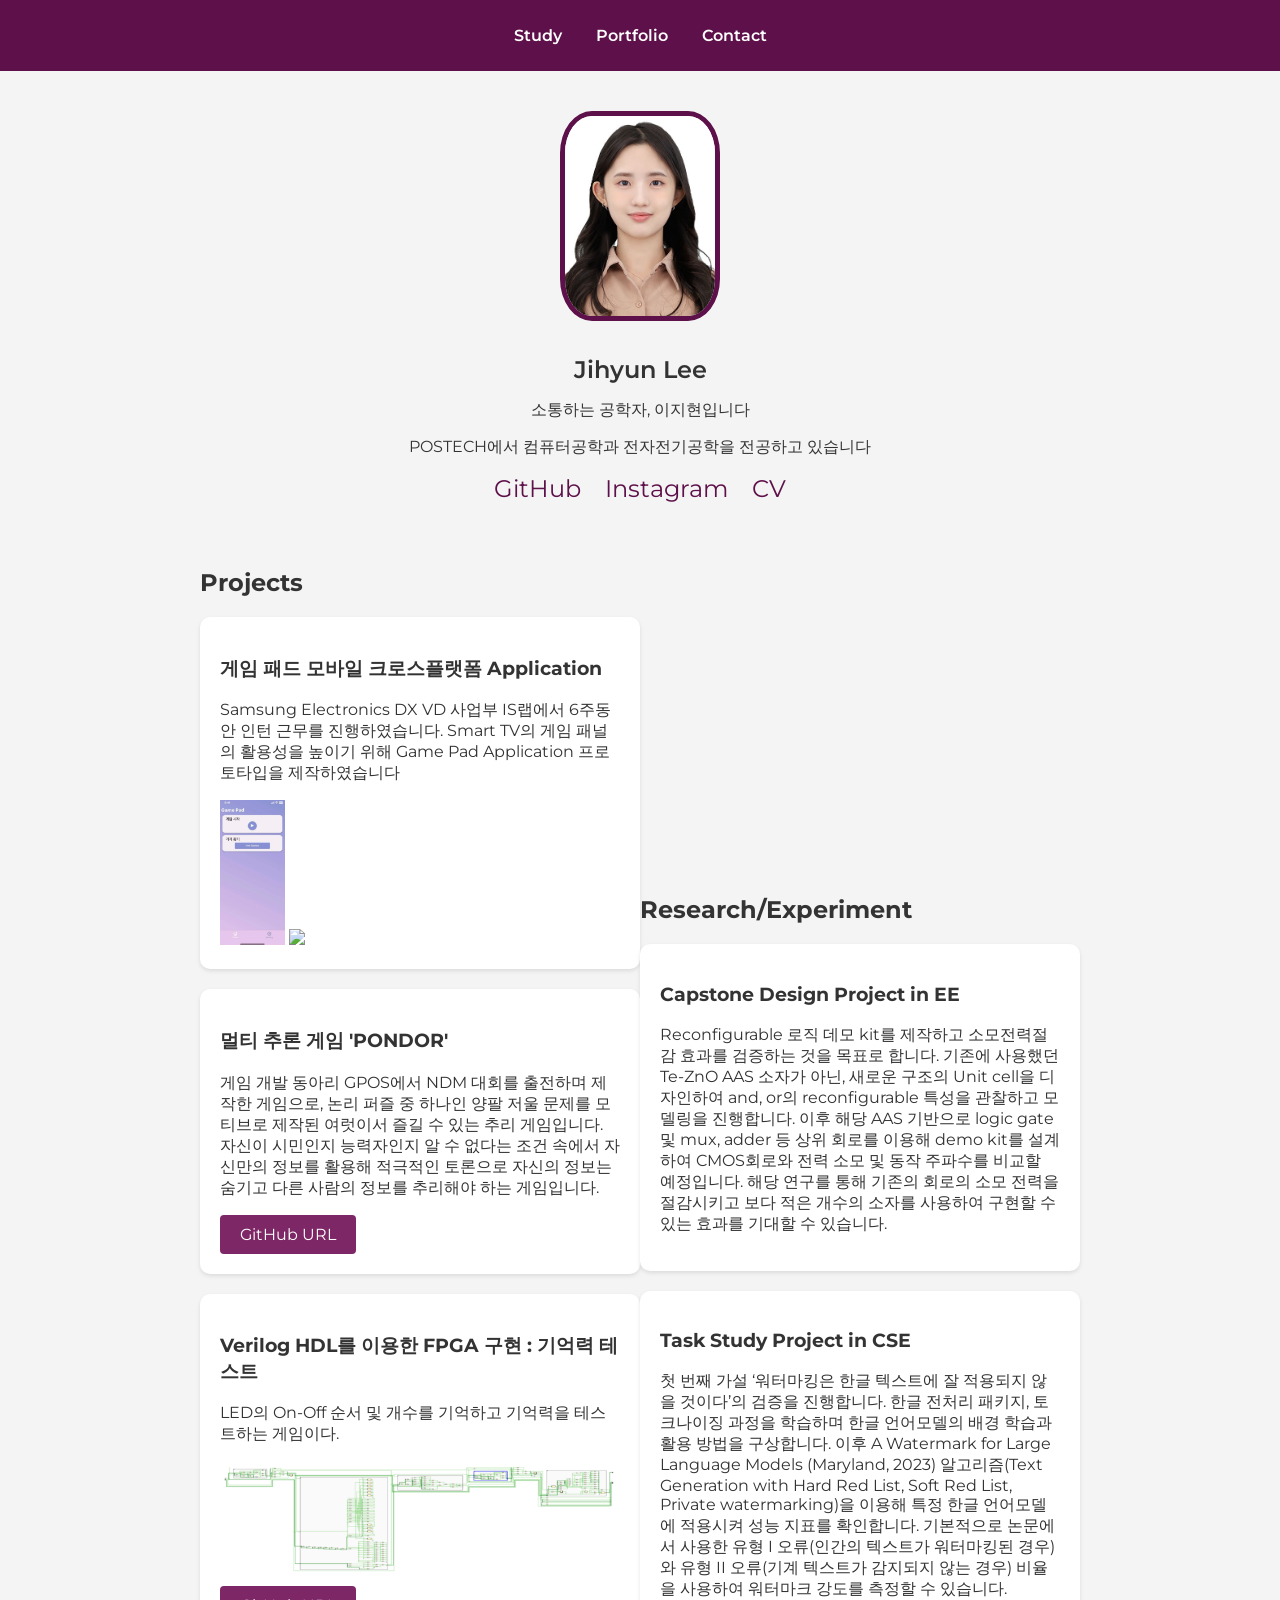
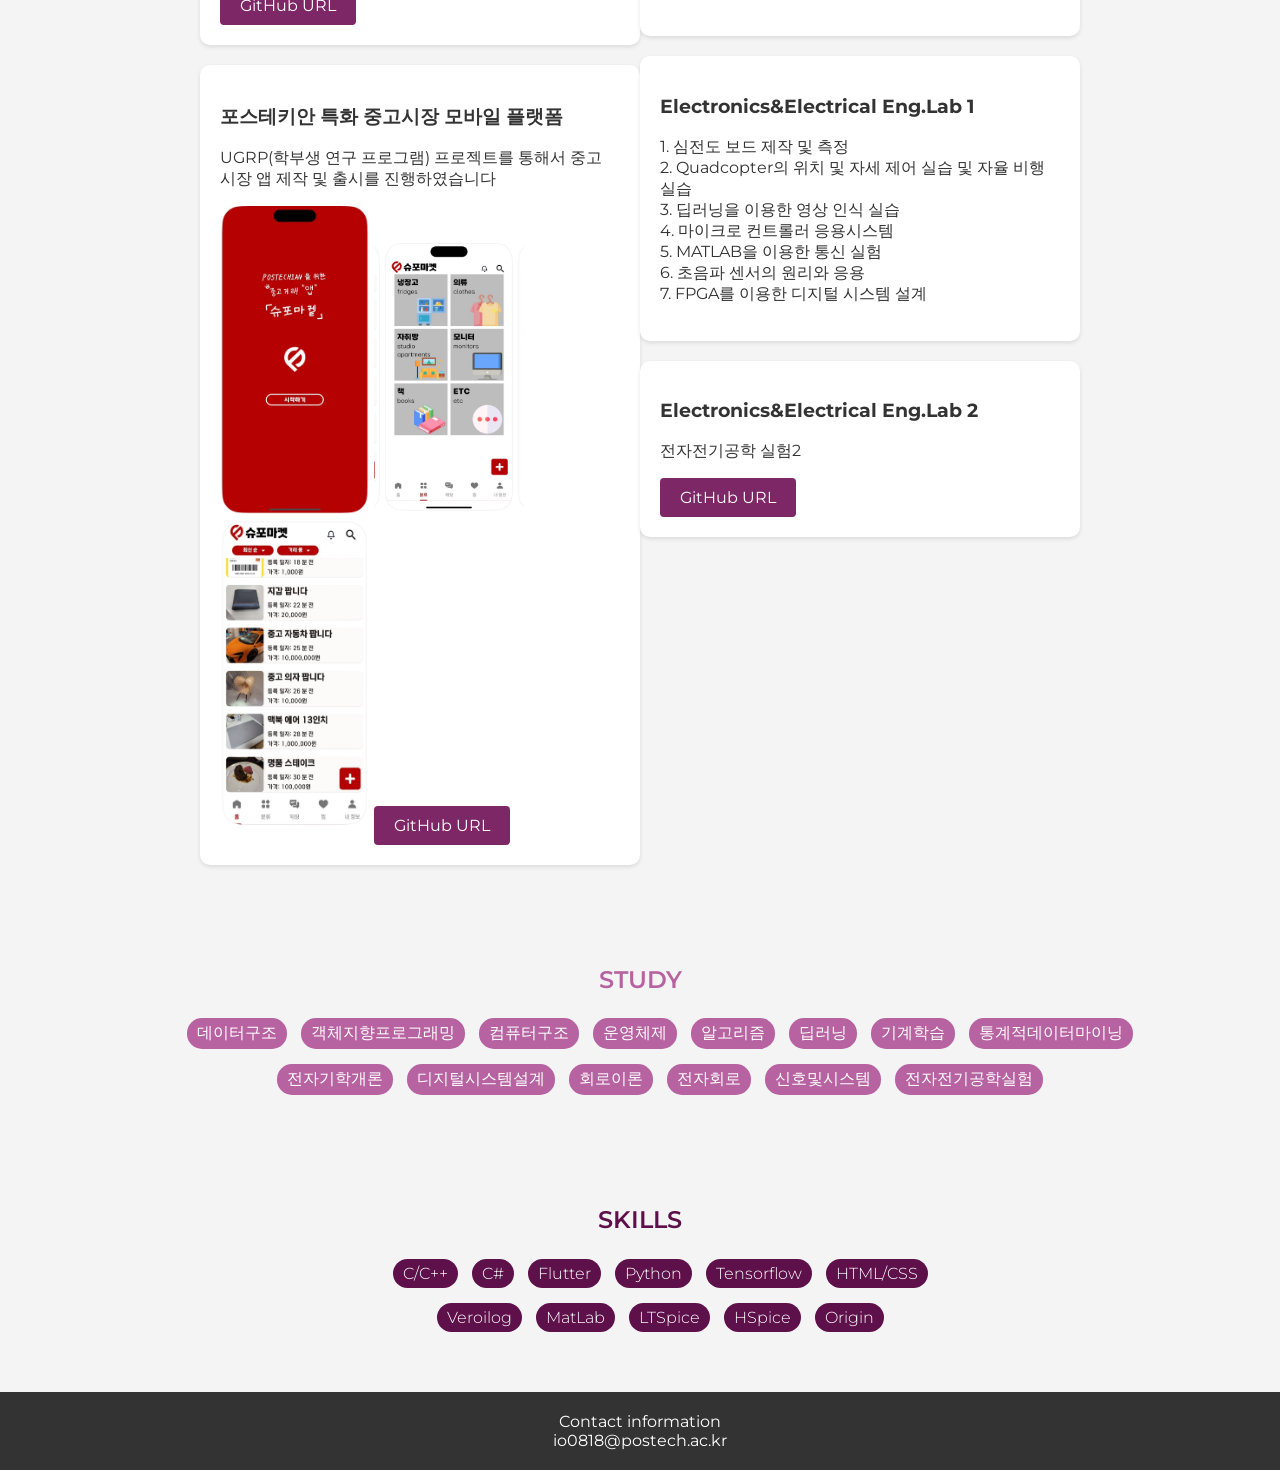
==== index.html @ 30ee2494 "update" ====
<!DOCTYPE html>
<html lang="en">
<head>
    <meta charset="UTF-8">
    <title>Jihyun Lee's Portfolio</title>
    <style>
        @import url('https://fonts.googleapis.com/css2?family=Montserrat:wght@300;400;600&display=swap');

        body {
            margin: 0;
            font-family: 'Montserrat', sans-serif;
            background-color: #f4f4f4;
            color: #333;
            /* text-align: center;*/
        }

        header {
            background: #5D1049; /* Dark Purple */
            color: #fff;
            padding: 10px 0;
            text-align: center;
        }

        nav ul {
            padding: 0;
            list-style: none;
        }

        nav ul li {
            display: inline;
            margin: 0 15px;
        }

        nav a {
            text-decoration: none;
            color: #fff;
            font-weight: 600;
            transition: color 0.3s ease;
        }

        nav a:hover {
            color: #FFD700; /* Gold */
        }


        #portfolio {
            text-align: center;
            padding: 30px 0;
        }
        
        #portfolio img {
            border-radius: 20%;
            margin: 10px; /* Fixed spacing */
            border: 5px solid #5D1049;
            object-fit: cover; /* Ensures the image covers the frame */
            transition: transform 0.3s ease; /* Smooth transition for scaling */
        }

        #portfolio h1 {
            font-weight: 600;
            margin-bottom: 5px;
        }

        .social-links {
            margin: 15px 0;
        }

        .social-links a {
            text-decoration: none;
            margin: 0 10px;
            color: #5D1049; /* Dark Purple */
            font-size: 24px;
            transition: color 0.3s ease;
        }

        .social-links a:hover {
            color: #FFD700; /* Gold */
        }

        .project {
            background-color: #ffffff; /* Light purple for project background */
            margin: 20px auto; /* Added margin */
            padding: 30px 0;
            box-shadow: 0px 3px 6px rgba(0, 0, 0, 0.16);
            border: 2px solid #9575CD; /* Slightly darker purple for border */
            border-radius: 10px; /* Rounded corners for the box */
        }

        .assignments {
            background-color: #ffffff; /* For assignments */
            /* Additional specific styles for assignments */
        }

        .project a {
            display: inline-block;
            margin-top: 10px;
            padding: 10px 15px;
            background-color: #333;
            color: white;
            text-decoration: none;
            border-radius: 5px;
            transition: background-color 0.3s ease-in-out;
        }

        .project a:hover {
            background-color: #555;
        }

        .project-link {
            text-decoration: none;
            display: inline-block;
            padding: 10px 20px;
            margin-top: 0px;
            border-radius: 4px;
            background-color: #7e2767;
            color: #ffffff;
            transition: background-color 0.3s;
        }

        .project-link:hover,
        .project-link:focus {
            background-color: #ffd899;
        }


        #projects h2 {
            text-transform: uppercase;
            color: #5D1049; /* Dark Purple */
            font-weight: 600;
        }

        #projects p {
            color: #666;
            line-height: 1.6;
        }

        #skills ul {
            list-style: none;
            text-align: center;
            margin : 0 0;
        }

        #skills h2{
            text-align: center;
            margin-top : 100px;
            text-transform: uppercase;
            color: #5D1049; /* Dark Purple */
            font-weight: 600;
        }

        #skills li {
            background: #5D1049; /* Dark Purple */
            display: inline-block;
            margin: 5px;
            margin-bottom : 10px;
            color: #fff;
            padding: 5px 10px;
            border-radius: 15px;
            font-weight: 300;
        }

        #study li {
            background: #b762a1; /* Dark Purple */
            display: inline-block;
            margin: 5px;
            margin-bottom : 10px;
            color: #fff;
            padding: 5px 10px;
            border-radius: 15px;
            font-weight: 300;
        }

        #study ul {
            list-style: none;
            text-align: center;
            margin : 0 0;
        }

        #study h2{
            text-align: center;
            margin-top : 100px;
            text-transform: uppercase;
            color: #b762a1; /* Dark Purple */
            font-weight: 600;
        }

        footer {
            background: #333;
            color: #fff;
            margin-top: 50px;
            text-align: center;
            padding: 20px;
        }

        footer p {
            margin: 0;
        }


        .flex-container {
            display: flex;
            justify-content: space-between;
            margin: 0 200px;
            gap: 0px;
        }
        
        .container {
            align-items: flex-start; /* 아이템을 맨 위로 정렬 */
            flex: 1;
            max-width: 500px;
            margin: auto;
            padding: 0 0px;
        }
        
        .flex-item {
            background-color: #ffffff; /* Example background color for projects */
            padding: 20px;
            margin-top: 20px; /* Separates item from the heading */
            box-shadow: 0 2px 4px rgba(0,0,0,0.1);
            border-radius: 10px;
        }

        /* You might want to adjust flex-basis for responsive design */
        @media (max-width: 500px) {
            .flex-container {
                flex-direction: column;
            }
        
            .container {
                margin: 0 10px; /* Keeps margins for a consistent look */
            }
        }

        
    </style>
</head>
<body>
    <header>
        <nav>
            <ul>
                <li><a href="#study">Study</a></li>
                <li><a href="#real_portfolio">Portfolio</a></li>
                <li><a href="#contact">Contact</a></li>
            </ul>
        </nav>
    </header>

    <section id="portfolio" class="container">
        <img src="profile2.jpg" alt="profile" width="150", height="200">
        <h1>Jihyun Lee</h1>
        <p>소통하는 공학자, 이지현입니다</p>
        <p>POSTECH에서 컴퓨터공학과 전자전기공학을 전공하고 있습니다</p>
        <div class="social-links">
            <a href="https://github.com/wiwlee">GitHub</a>
            <a href="https://instagram.com/zhyunnni_">Instagram</a>
            <a href="file:///Users/wiwlee/Desktop/wiwlee/CV.pdf" download>CV</a>
        </div>
    </section>

    <section id = "real_portfolio">
    <div class="flex-container">
        <div class="container">
            <h2>Projects</h2>
            <div class="flex-item projects">
                <!-- Your projects here -->
                <article>
                    <h3>게임 패드 모바일 크로스플랫폼 Application</h3>
                    <p>Samsung Electronics DX VD 사업부 IS랩에서 6주동안 인턴 근무를 진행하였습니다. Smart TV의 게임 패널의 활용성을 높이기 위해 Game Pad Application 프로토타입을 제작하였습니다</p>
                    <img src = "src/pot1.jpg" width="65">
                    <img src = "src/pot2.jpg" width="300">
                </article>
                <!-- Add more projects as needed -->
            </div>
            <div class="flex-item projects">
                <!-- Your projects here -->
                <article>
                    <h3>멀티 추론 게임 'PONDOR'</h3>
                    <p>게임 개발 동아리 GPOS에서 NDM 대회를 출전하며 제작한 게임으로, 논리 퍼즐 중 하나인 양팔 저울 문제를 모티브로 제작된 여럿이서 즐길 수 있는 추리 게임입니다.
                        자신이 시민인지 능력자인지 알 수 없다는 조건 속에서 자신만의 정보를 활용해 적극적인 토론으로 자신의 정보는 숨기고 다른 사람의 정보를 추리해야 하는 게임입니다.</p>
                    <a href="https://github.com/WIWLEE/Ponder" target="_blank" class="project-link">GitHub URL</a>
                </article>
                <!-- Add more projects as needed -->
            </div>
            <div class="flex-item projects">
                <!-- Your projects here -->
                <article>
                    <h3>Verilog HDL를 이용한 FPGA 구현 : 기억력 테스트</h3>
                    <p>LED의 On-Off 순서 및 개수를 기억하고 기억력을 테스트하는 게임이다. </p>
                    <img src = "src/pot3.jpg" width="400">
                    <a href="https://github.com/WIWLEE/CSED273" target="_blank" class="project-link">GitHub URL</a>
                </article>
                <!-- Add more projects as needed -->
            </div>
            <div class="flex-item projects">
                <!-- Your projects here -->
                <article>
                    <h3>포스테키안 특화 중고시장 모바일 플랫폼</h3>
                    <p>UGRP(학부생 연구 프로그램) 프로젝트를 통해서 중고 시장 앱 제작 및 출시를 진행하였습니다</p>
                    <img src = "src/pot4.jpg" width="150">
                    <img src = "src/pot5.jpg" width="150">
                    <img src = "src/pot6.jpg" width="150">
                    <a href="https://github.com/WIWLEE/SupoMarket" target="_blank" class="project-link">GitHub URL</a>
                </article>
                <!-- Add more projects as needed -->
            </div>
        </div>
        
        <div class="container">
            <h2>Research/Experiment</h2>
            <div class="flex-item assignments">
                <!-- Your assignments or other content here -->
                <article>
                    <h3>Capstone Design Project in EE</h3>
                    <p>Reconfigurable 로직 데모 kit를 제작하고 소모전력절감 효과를 검증하는 것을 목표로 합니다. 
                        기존에 사용했던 Te-ZnO AAS 소자가 아닌, 새로운 구조의 Unit cell을 디자인하여 
                        and, or의 reconfigurable 특성을 관찰하고 모델링을 진행합니다. 
                        이후 해당 AAS 기반으로 logic gate 및 mux, adder 등 상위 회로를 이용해 demo kit를 설계하여
                        CMOS회로와 전력 소모 및 동작 주파수를 비교할 예정입니다. 
                        해당 연구를 통해 기존의 회로의 소모 전력을 절감시키고 보다 적은 개수의 소자를 사용하여 
                        구현할 수 있는 효과를 기대할 수 있습니다. </p>
                </article>
                <!-- Add more content as needed -->
            </div>
            <div class="flex-item assignments">
                <!-- Your assignments or other content here -->
                <article>
                    <h3>Task Study Project in CSE</h3>
                    <p>첫 번째 가설 ‘워터마킹은 한글 텍스트에 잘 적용되지 않을 것이다’의 검증을 진행합니다. 
                        한글 전처리 패키지, 토크나이징 과정을 학습하며 한글 언어모델의 배경
                        학습과 활용 방법을 구상합니다. 이후 A Watermark for Large Language Models (Maryland,
                        2023) 알고리즘(Text Generation with Hard Red List, Soft Red List, Private watermarking)을
                        이용해 특정 한글 언어모델에 적용시켜 성능 지표를 확인합니다. 기본적으로 논문에서
                        사용한 유형 I 오류(인간의 텍스트가 워터마킹된 경우)와 유형 II 오류(기계 텍스트가
                        감지되지 않는 경우) 비율을 사용하여 워터마크 강도를 측정할 수 있습니다.</p>
                </article>
                <!-- Add more content as needed -->
            </div>
            <div class="flex-item assignments">
                <!-- Your assignments or other content here -->
                <article>
                    <h3>Electronics&Electrical Eng.Lab 1</h3>
                    <p>1. 심전도 보드 제작 및 측정<br>
                        2. Quadcopter의 위치 및 자세 제어 실습 및 자율 비행 실습<br>
                        3. 딥러닝을 이용한 영상 인식 실습 <br>
                        4. 마이크로 컨트롤러 응용시스템 <br>
                        5. MATLAB을 이용한 통신 실험<br>
                        6. 초음파 센서의 원리와 응용<br>
                        7. FPGA를 이용한 디지털 시스템 설계</p>
                </article>
                <!-- Add more content as needed -->
            </div>
            <div class="flex-item assignments">
                <!-- Your assignments or other content here -->
                <article>
                    <h3>Electronics&Electrical Eng.Lab 2</h3>
                    <p>전자전기공학 실험2</p>
                    <a href="https://github.com/WIWLEE/EEengLab" target="_blank" class="project-link">GitHub URL</a>
                </article>
                <!-- Add more content as needed -->
            </div>
        </div>
    </div>
</section>
    
    
    <section id="study">
        <h2>Study</h2>
        <ul>
            <li>데이터구조</li>
            <li>객체지향프로그래밍</li>
            <li>컴퓨터구조</li>
            <li>운영체제</li>
            <li>알고리즘</li>
            <li>딥러닝</li>
            <li>기계학습</li>
            <li>통계적데이터마이닝</li>
        </ul>
        <ul>
            <li>전자기학개론</li>
            <li>디지털시스템설계</li>
            <li>회로이론</li>
            <li>전자회로</li>
            <li>신호및시스템</li>
            <li>전자전기공학실험</li>
        </ul>
</section>

    <section id="skills">
        <h2>Skills</h2>
        <ul>
            <li>C/C++</li>
            <li>C#</li>
            <li>Flutter</li>
            <li>Python</li>
            <li>Tensorflow</li>
            <li>HTML/CSS</li>
        </ul>
        <ul>
            <li>Veroilog</li>
            <li>MatLab</li>
            <li>LTSpice</li>
            <li>HSpice</li>
            <li>Origin</li>
        </ul>
    </section>

    <section id="contact">
    <footer>
        <p>Contact information</p>
        <p>io0818@postech.ac.kr</p>
    </footer>
    </section>
</html>
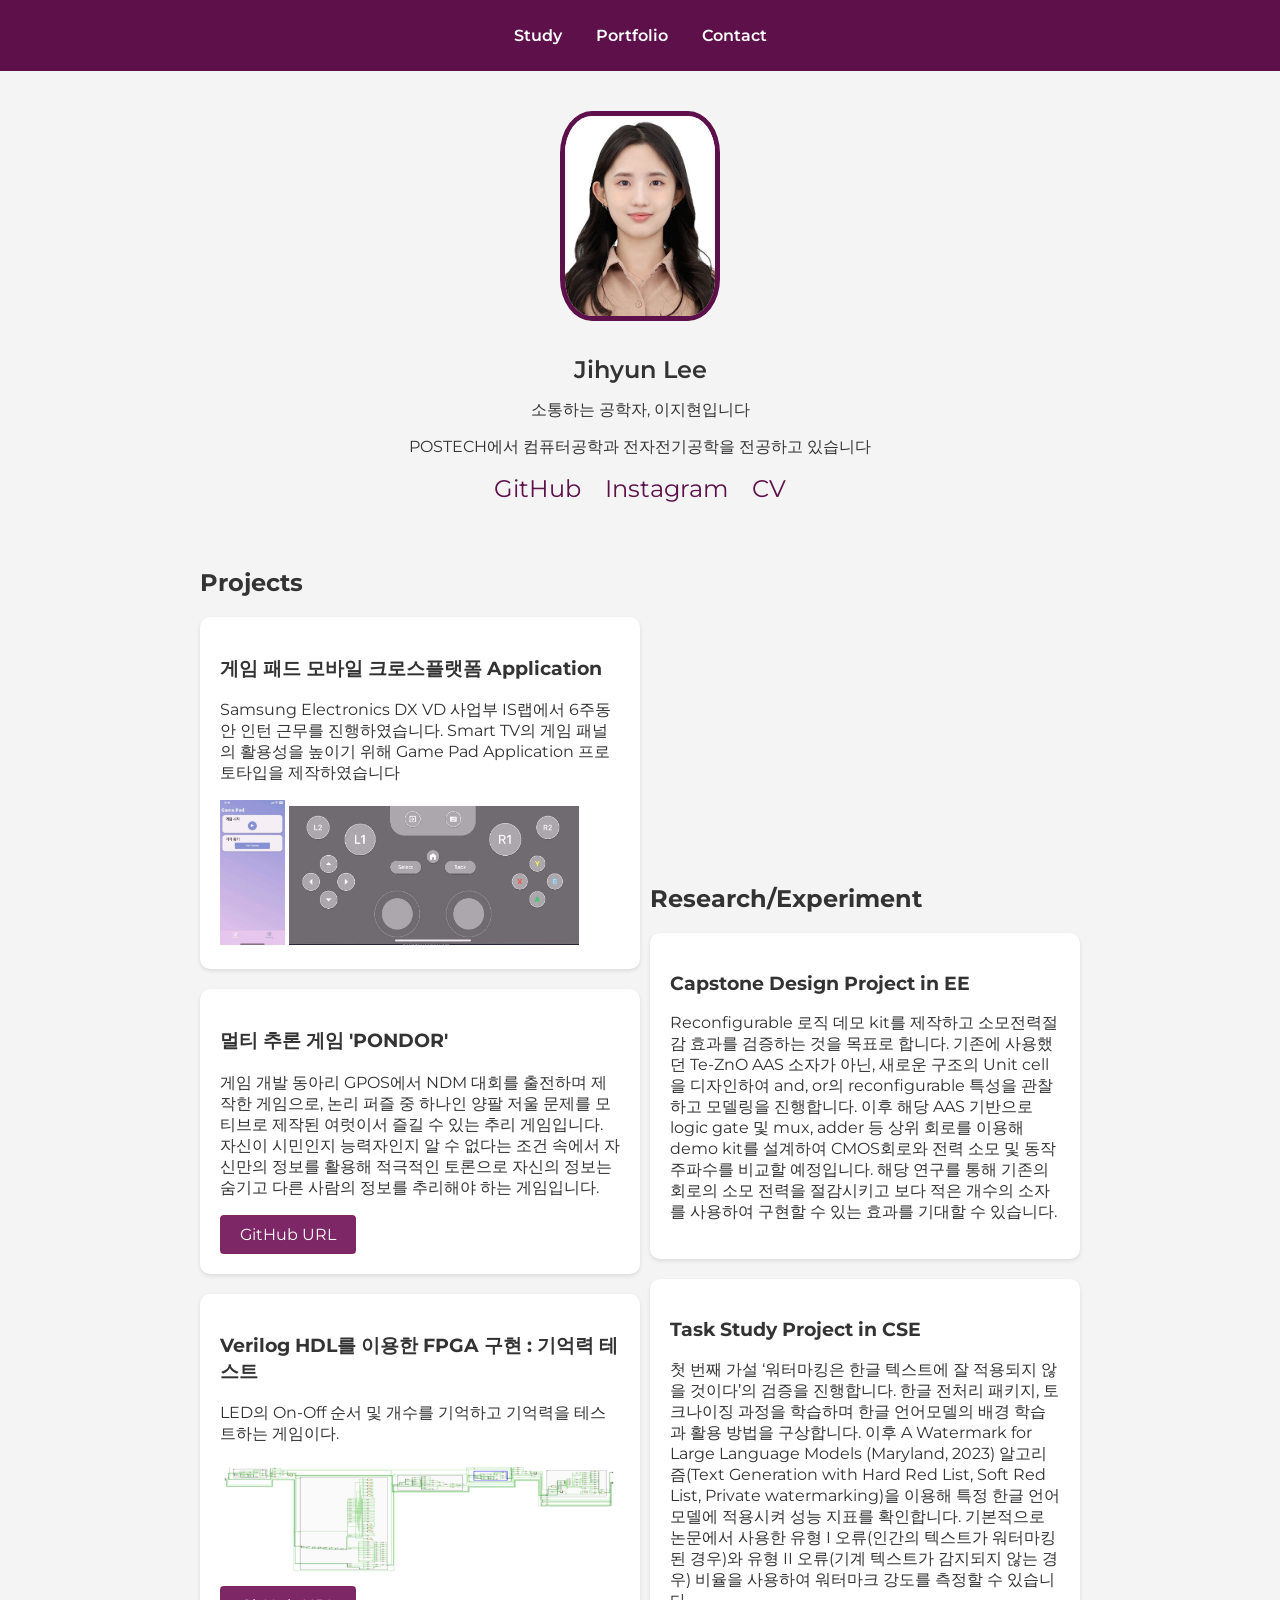
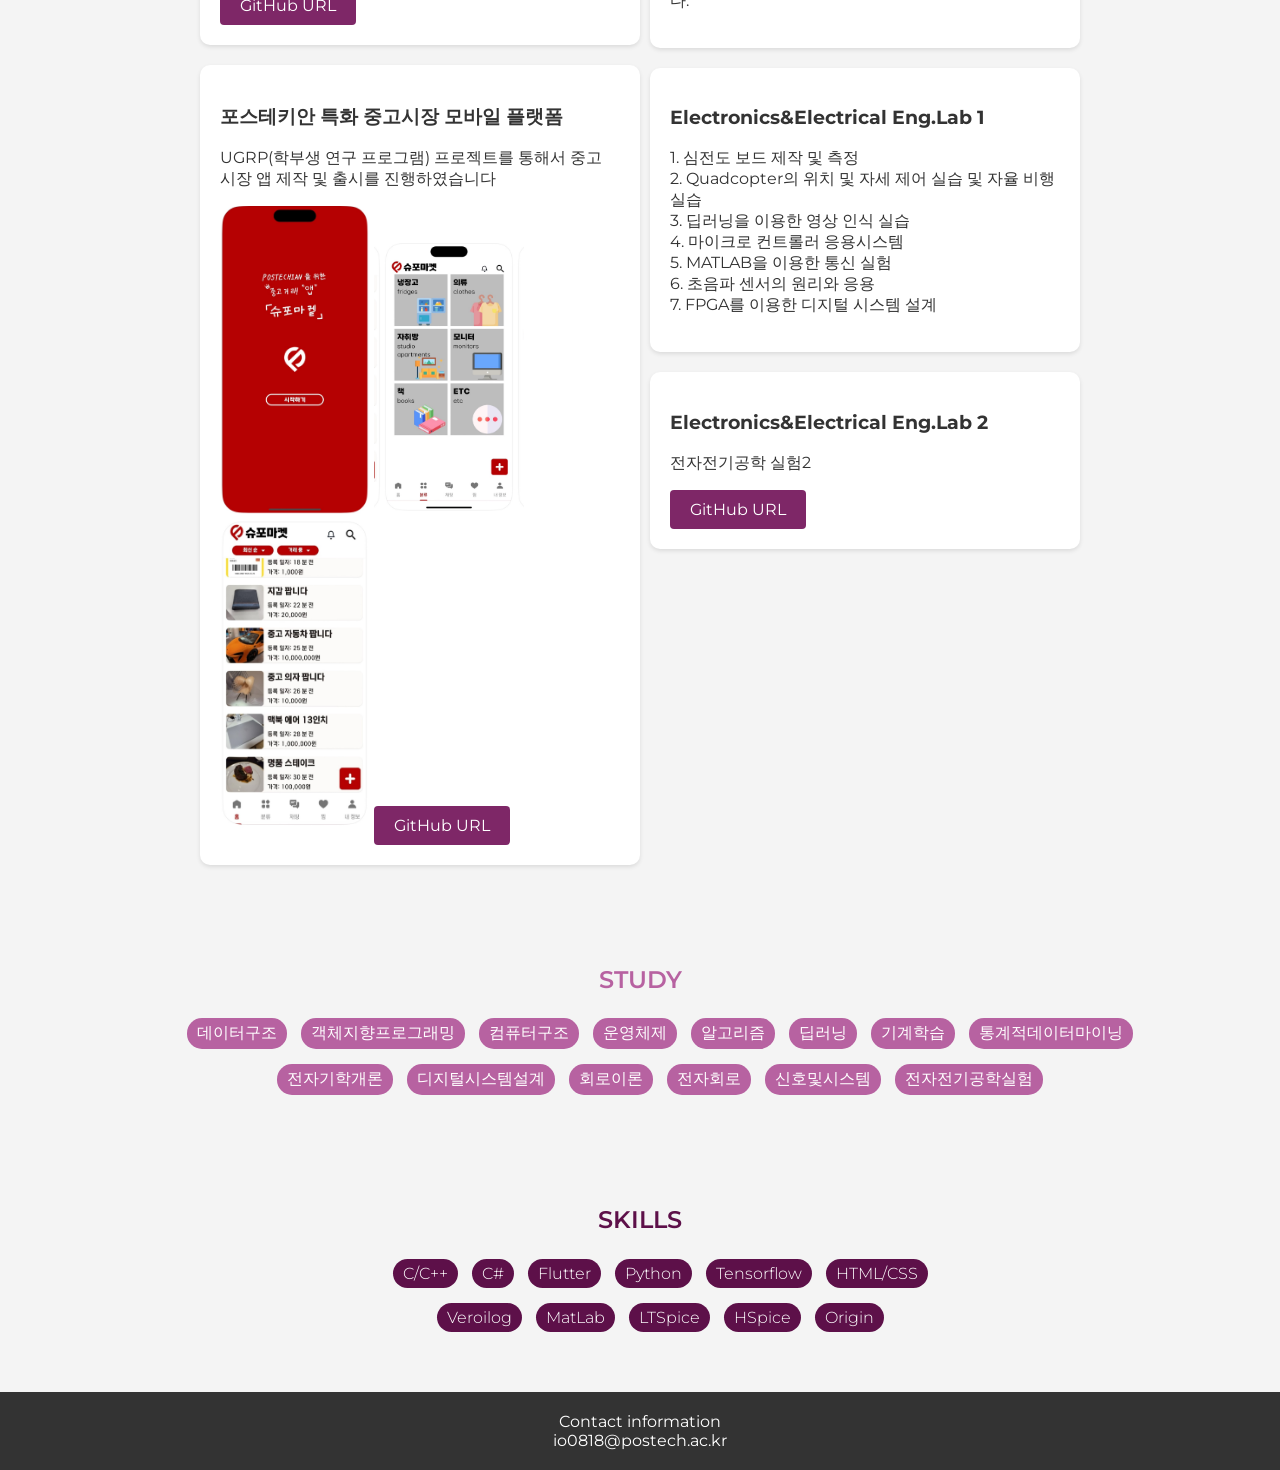
==== commit 3ffe3a51: "update" ====
--- a/index.html
+++ b/index.html
@@ -199,9 +199,10 @@
 
         .flex-container {
             display: flex;
-            justify-content: space-between;
+            justify-content: space-start;
+            min-width: 700px;
             margin: 0 200px;
-            gap: 0px;
+            gap: 10px;
         }
         
         .container {
@@ -267,7 +268,7 @@
                     <h3>게임 패드 모바일 크로스플랫폼 Application</h3>
                     <p>Samsung Electronics DX VD 사업부 IS랩에서 6주동안 인턴 근무를 진행하였습니다. Smart TV의 게임 패널의 활용성을 높이기 위해 Game Pad Application 프로토타입을 제작하였습니다</p>
                     <img src = "src/pot1.jpg" width="65">
-                    <img src = "src/pot2.jpg" width="300">
+                    <img src = "src/pot2.jpeg" width="290">
                 </article>
                 <!-- Add more projects as needed -->
             </div>
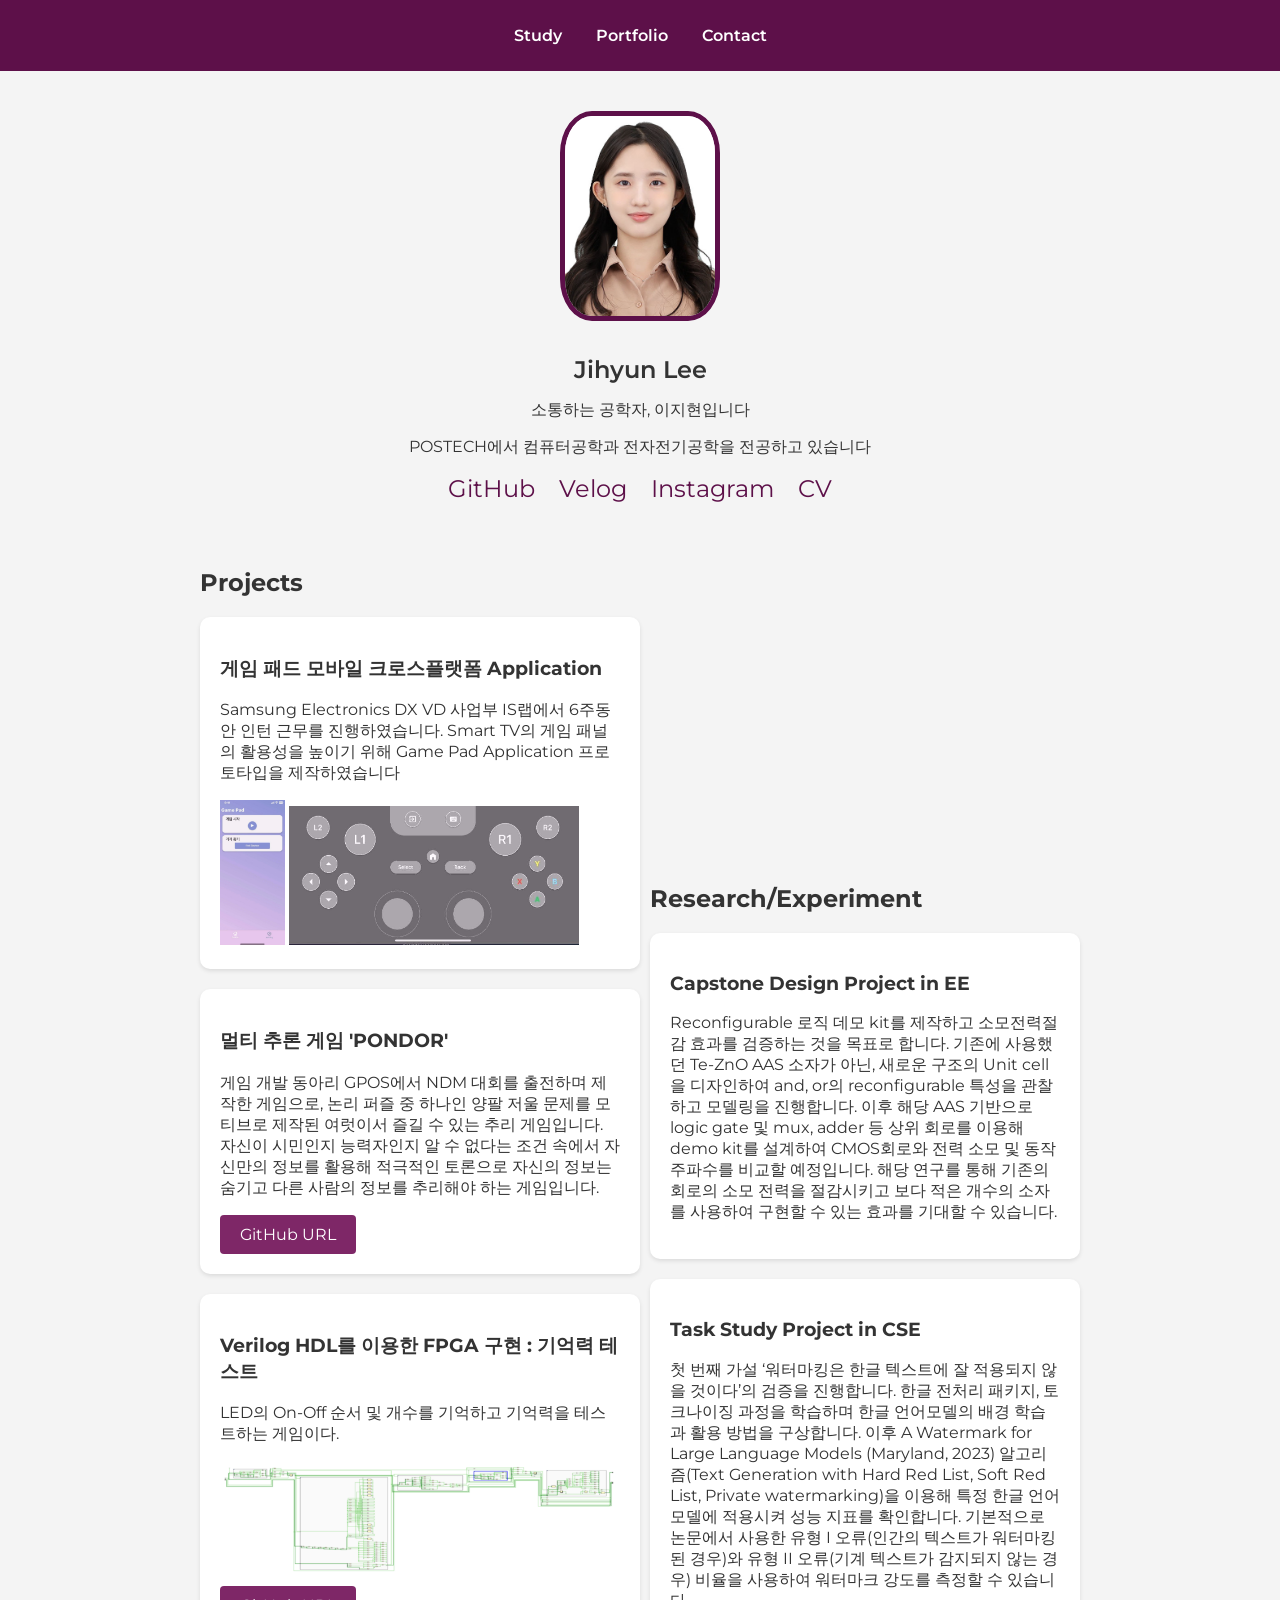
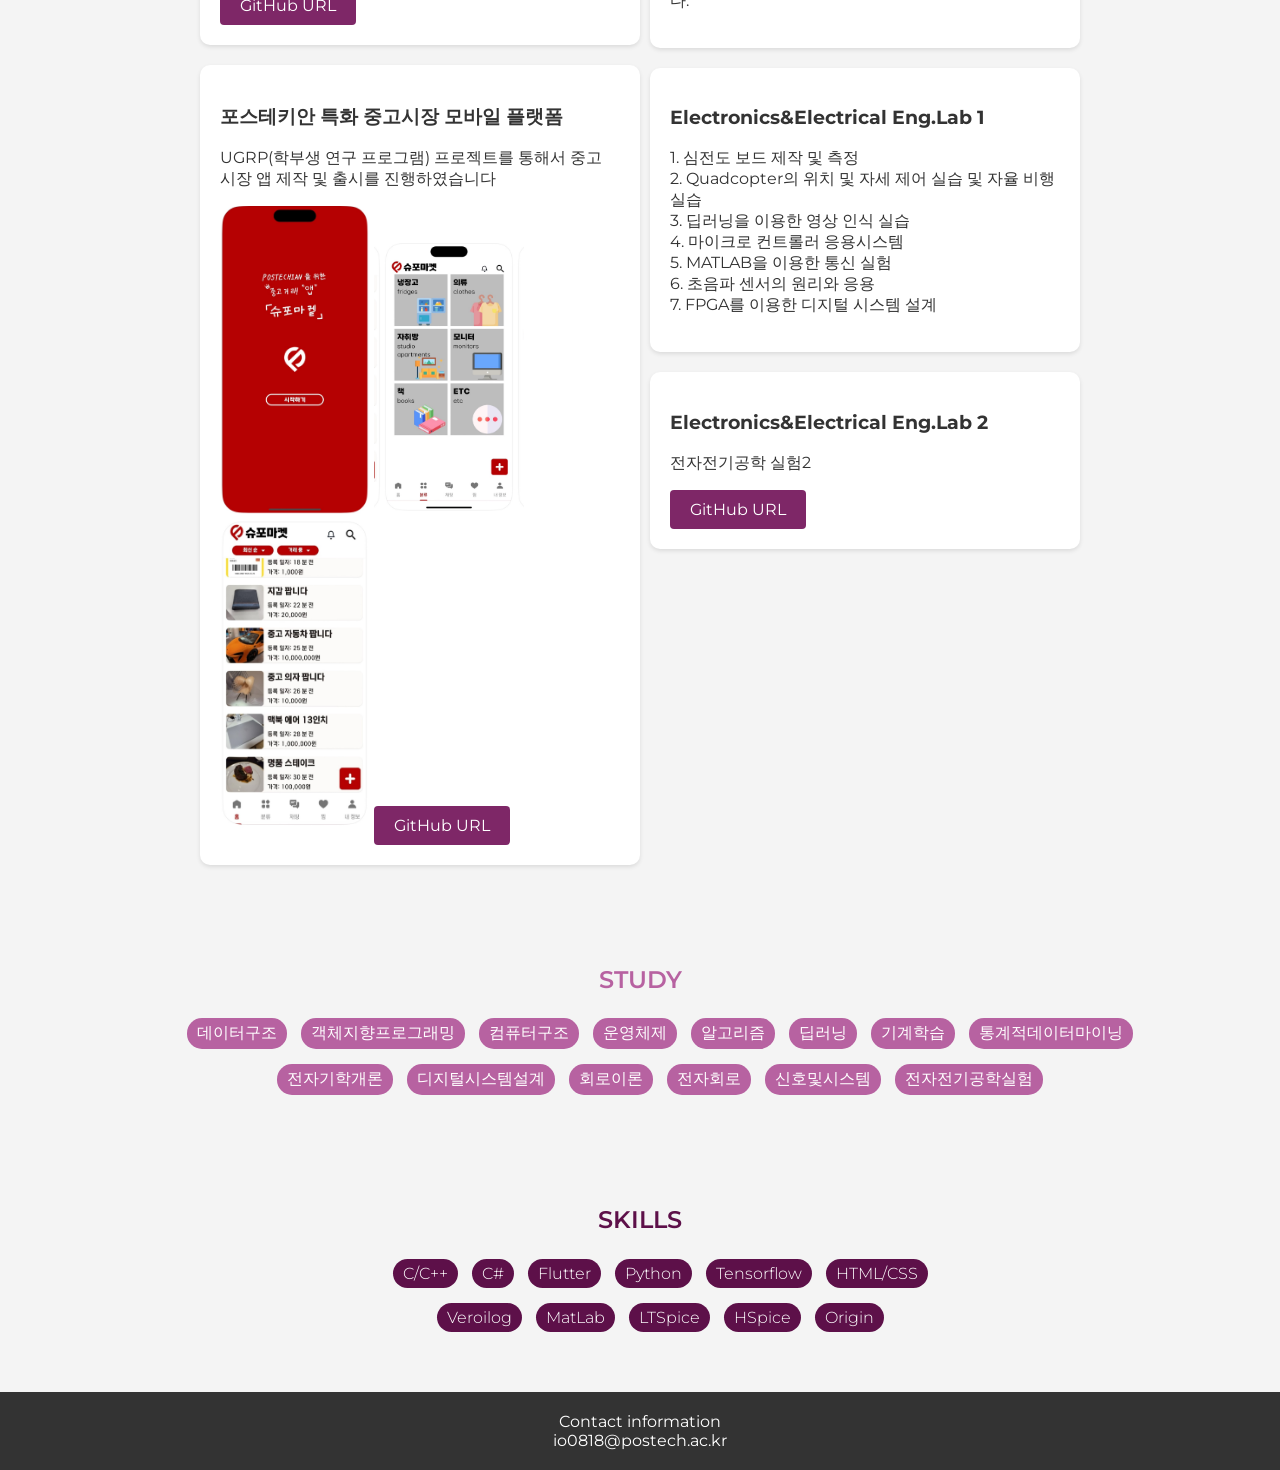
==== commit 150e323b: "add velog" ====
--- a/index.html
+++ b/index.html
@@ -2,7 +2,7 @@
 <html lang="en">
 <head>
     <meta charset="UTF-8">
-    <title>Jihyun Lee's Portfolio</title>
+    <title>Portfolio</title>
     <style>
         @import url('https://fonts.googleapis.com/css2?family=Montserrat:wght@300;400;600&display=swap');
 
@@ -15,7 +15,7 @@
         }
 
         header {
-            background: #5D1049; /* Dark Purple */
+            background: #5D1049; 
             color: #fff;
             padding: 10px 0;
             text-align: center;
@@ -39,7 +39,7 @@
         }
 
         nav a:hover {
-            color: #FFD700; /* Gold */
+            color: #FFD700; 
         }
 
 
@@ -50,10 +50,10 @@
         
         #portfolio img {
             border-radius: 20%;
-            margin: 10px; /* Fixed spacing */
+            margin: 10px; 
             border: 5px solid #5D1049;
-            object-fit: cover; /* Ensures the image covers the frame */
-            transition: transform 0.3s ease; /* Smooth transition for scaling */
+            object-fit: cover; 
+            transition: transform 0.3s ease; 
         }
 
         #portfolio h1 {
@@ -68,27 +68,26 @@
         .social-links a {
             text-decoration: none;
             margin: 0 10px;
-            color: #5D1049; /* Dark Purple */
+            color: #5D1049; 
             font-size: 24px;
             transition: color 0.3s ease;
         }
 
         .social-links a:hover {
-            color: #FFD700; /* Gold */
+            color: #FFD700; 
         }
 
         .project {
-            background-color: #ffffff; /* Light purple for project background */
-            margin: 20px auto; /* Added margin */
+            background-color: #ffffff; 
+            margin: 20px auto; 
             padding: 30px 0;
             box-shadow: 0px 3px 6px rgba(0, 0, 0, 0.16);
-            border: 2px solid #9575CD; /* Slightly darker purple for border */
-            border-radius: 10px; /* Rounded corners for the box */
+            border: 2px solid #9575CD; 
+            border-radius: 10px; 
         }
 
         .assignments {
-            background-color: #ffffff; /* For assignments */
-            /* Additional specific styles for assignments */
+            background-color: #ffffff; 
         }
 
         .project a {
@@ -125,7 +124,7 @@
 
         #projects h2 {
             text-transform: uppercase;
-            color: #5D1049; /* Dark Purple */
+            color: #5D1049; 
             font-weight: 600;
         }
 
@@ -144,12 +143,12 @@
             text-align: center;
             margin-top : 100px;
             text-transform: uppercase;
-            color: #5D1049; /* Dark Purple */
+            color: #5D1049; 
             font-weight: 600;
         }
 
         #skills li {
-            background: #5D1049; /* Dark Purple */
+            background: #5D1049; 
             display: inline-block;
             margin: 5px;
             margin-bottom : 10px;
@@ -160,7 +159,7 @@
         }
 
         #study li {
-            background: #b762a1; /* Dark Purple */
+            background: #b762a1; 
             display: inline-block;
             margin: 5px;
             margin-bottom : 10px;
@@ -180,7 +179,7 @@
             text-align: center;
             margin-top : 100px;
             text-transform: uppercase;
-            color: #b762a1; /* Dark Purple */
+            color: #b762a1;
             font-weight: 600;
         }
 
@@ -206,7 +205,7 @@
         }
         
         .container {
-            align-items: flex-start; /* 아이템을 맨 위로 정렬 */
+            align-items: flex-start; 
             flex: 1;
             max-width: 500px;
             margin: auto;
@@ -214,21 +213,20 @@
         }
         
         .flex-item {
-            background-color: #ffffff; /* Example background color for projects */
+            background-color: #ffffff; 
             padding: 20px;
-            margin-top: 20px; /* Separates item from the heading */
+            margin-top: 20px; 
             box-shadow: 0 2px 4px rgba(0,0,0,0.1);
             border-radius: 10px;
         }
 
-        /* You might want to adjust flex-basis for responsive design */
         @media (max-width: 500px) {
             .flex-container {
                 flex-direction: column;
             }
         
             .container {
-                margin: 0 10px; /* Keeps margins for a consistent look */
+                margin: 0 10px;
             }
         }
 
@@ -253,6 +251,7 @@
         <p>POSTECH에서 컴퓨터공학과 전자전기공학을 전공하고 있습니다</p>
         <div class="social-links">
             <a href="https://github.com/wiwlee">GitHub</a>
+            <a href="https://velog.io/@io0818/posts">Velog</a>
             <a href="https://instagram.com/zhyunnni_">Instagram</a>
             <a href="file:///Users/wiwlee/Desktop/wiwlee/CV.pdf" download>CV</a>
         </div>
@@ -263,37 +262,30 @@
         <div class="container">
             <h2>Projects</h2>
             <div class="flex-item projects">
-                <!-- Your projects here -->
                 <article>
                     <h3>게임 패드 모바일 크로스플랫폼 Application</h3>
                     <p>Samsung Electronics DX VD 사업부 IS랩에서 6주동안 인턴 근무를 진행하였습니다. Smart TV의 게임 패널의 활용성을 높이기 위해 Game Pad Application 프로토타입을 제작하였습니다</p>
                     <img src = "src/pot1.jpg" width="65">
                     <img src = "src/pot2.jpeg" width="290">
                 </article>
-                <!-- Add more projects as needed -->
             </div>
             <div class="flex-item projects">
-                <!-- Your projects here -->
                 <article>
                     <h3>멀티 추론 게임 'PONDOR'</h3>
                     <p>게임 개발 동아리 GPOS에서 NDM 대회를 출전하며 제작한 게임으로, 논리 퍼즐 중 하나인 양팔 저울 문제를 모티브로 제작된 여럿이서 즐길 수 있는 추리 게임입니다.
                         자신이 시민인지 능력자인지 알 수 없다는 조건 속에서 자신만의 정보를 활용해 적극적인 토론으로 자신의 정보는 숨기고 다른 사람의 정보를 추리해야 하는 게임입니다.</p>
                     <a href="https://github.com/WIWLEE/Ponder" target="_blank" class="project-link">GitHub URL</a>
                 </article>
-                <!-- Add more projects as needed -->
             </div>
             <div class="flex-item projects">
-                <!-- Your projects here -->
                 <article>
                     <h3>Verilog HDL를 이용한 FPGA 구현 : 기억력 테스트</h3>
                     <p>LED의 On-Off 순서 및 개수를 기억하고 기억력을 테스트하는 게임이다. </p>
                     <img src = "src/pot3.jpg" width="400">
                     <a href="https://github.com/WIWLEE/CSED273" target="_blank" class="project-link">GitHub URL</a>
                 </article>
-                <!-- Add more projects as needed -->
             </div>
             <div class="flex-item projects">
-                <!-- Your projects here -->
                 <article>
                     <h3>포스테키안 특화 중고시장 모바일 플랫폼</h3>
                     <p>UGRP(학부생 연구 프로그램) 프로젝트를 통해서 중고 시장 앱 제작 및 출시를 진행하였습니다</p>
@@ -302,14 +294,12 @@
                     <img src = "src/pot6.jpg" width="150">
                     <a href="https://github.com/WIWLEE/SupoMarket" target="_blank" class="project-link">GitHub URL</a>
                 </article>
-                <!-- Add more projects as needed -->
             </div>
         </div>
         
         <div class="container">
             <h2>Research/Experiment</h2>
             <div class="flex-item assignments">
-                <!-- Your assignments or other content here -->
                 <article>
                     <h3>Capstone Design Project in EE</h3>
                     <p>Reconfigurable 로직 데모 kit를 제작하고 소모전력절감 효과를 검증하는 것을 목표로 합니다. 
@@ -320,10 +310,8 @@
                         해당 연구를 통해 기존의 회로의 소모 전력을 절감시키고 보다 적은 개수의 소자를 사용하여 
                         구현할 수 있는 효과를 기대할 수 있습니다. </p>
                 </article>
-                <!-- Add more content as needed -->
             </div>
             <div class="flex-item assignments">
-                <!-- Your assignments or other content here -->
                 <article>
                     <h3>Task Study Project in CSE</h3>
                     <p>첫 번째 가설 ‘워터마킹은 한글 텍스트에 잘 적용되지 않을 것이다’의 검증을 진행합니다. 
@@ -334,10 +322,8 @@
                         사용한 유형 I 오류(인간의 텍스트가 워터마킹된 경우)와 유형 II 오류(기계 텍스트가
                         감지되지 않는 경우) 비율을 사용하여 워터마크 강도를 측정할 수 있습니다.</p>
                 </article>
-                <!-- Add more content as needed -->
             </div>
             <div class="flex-item assignments">
-                <!-- Your assignments or other content here -->
                 <article>
                     <h3>Electronics&Electrical Eng.Lab 1</h3>
                     <p>1. 심전도 보드 제작 및 측정<br>
@@ -348,16 +334,13 @@
                         6. 초음파 센서의 원리와 응용<br>
                         7. FPGA를 이용한 디지털 시스템 설계</p>
                 </article>
-                <!-- Add more content as needed -->
             </div>
             <div class="flex-item assignments">
-                <!-- Your assignments or other content here -->
                 <article>
                     <h3>Electronics&Electrical Eng.Lab 2</h3>
                     <p>전자전기공학 실험2</p>
                     <a href="https://github.com/WIWLEE/EEengLab" target="_blank" class="project-link">GitHub URL</a>
                 </article>
-                <!-- Add more content as needed -->
             </div>
         </div>
     </div>
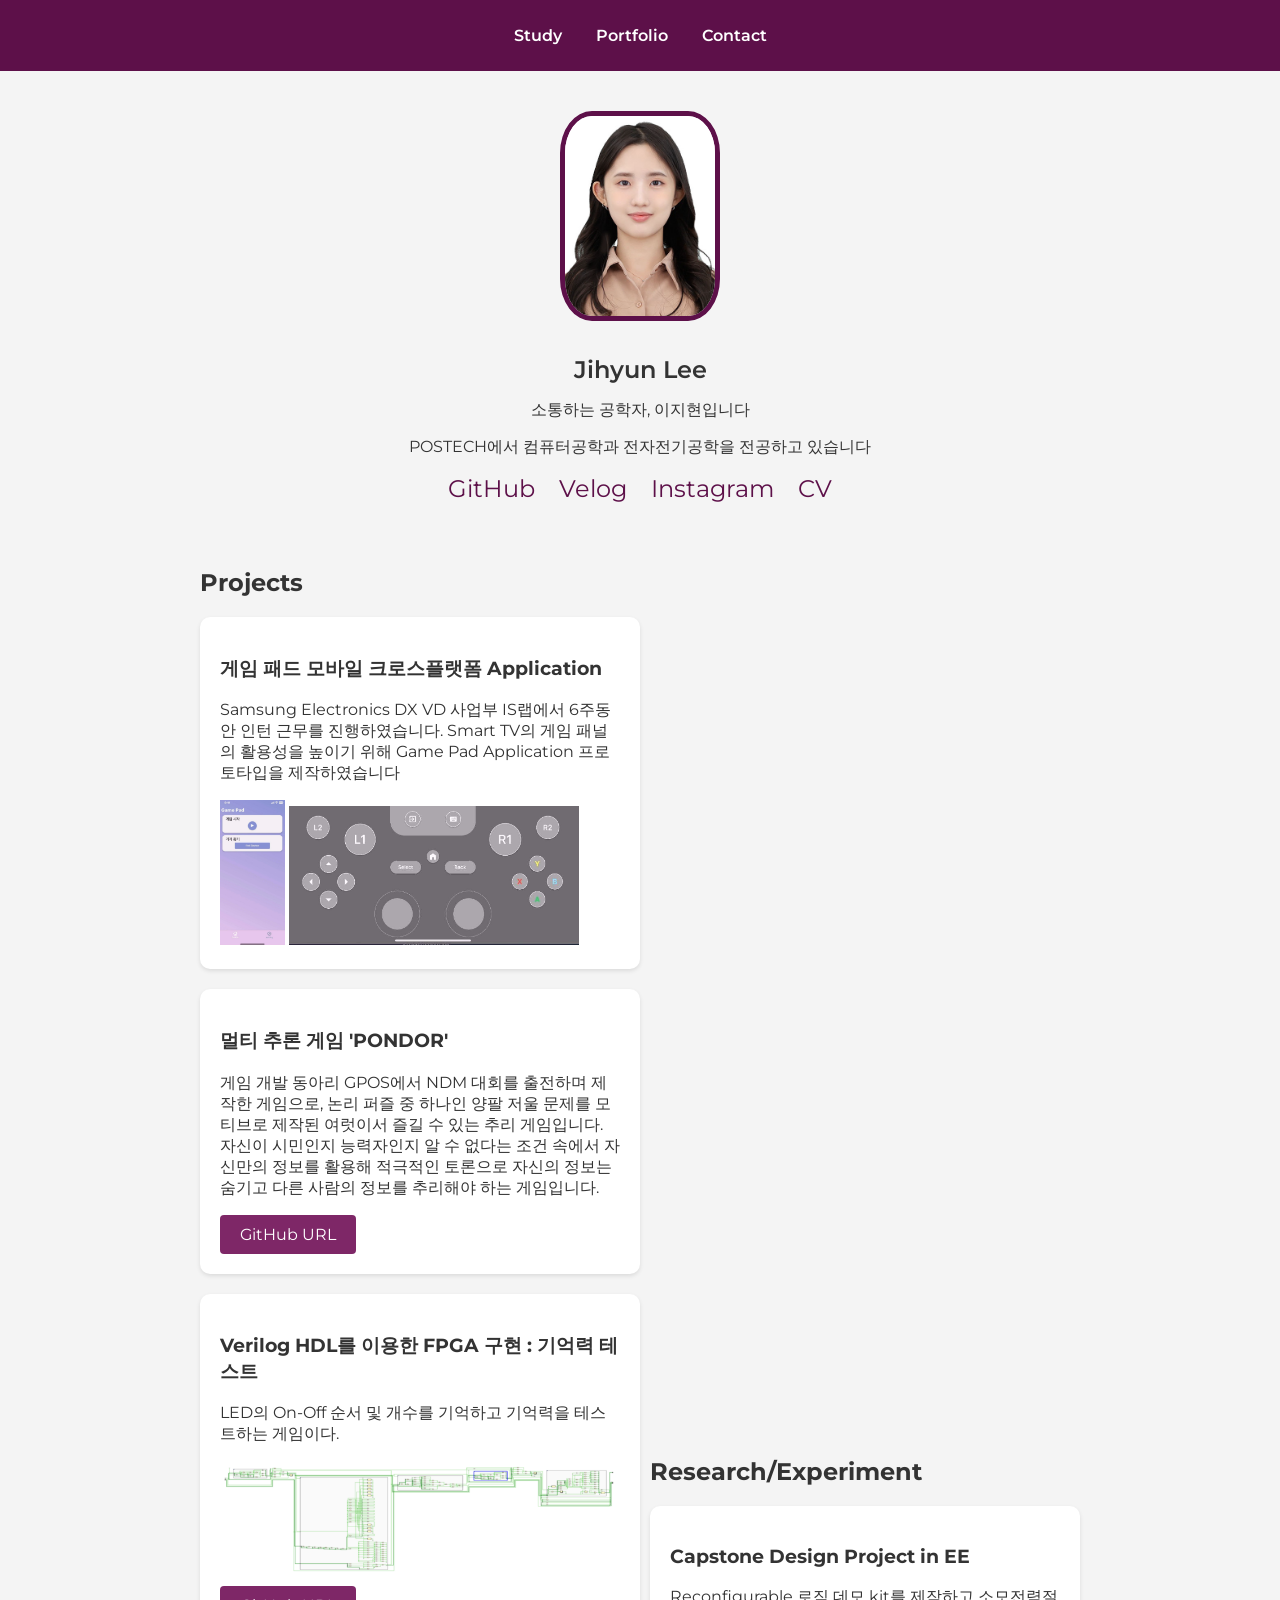
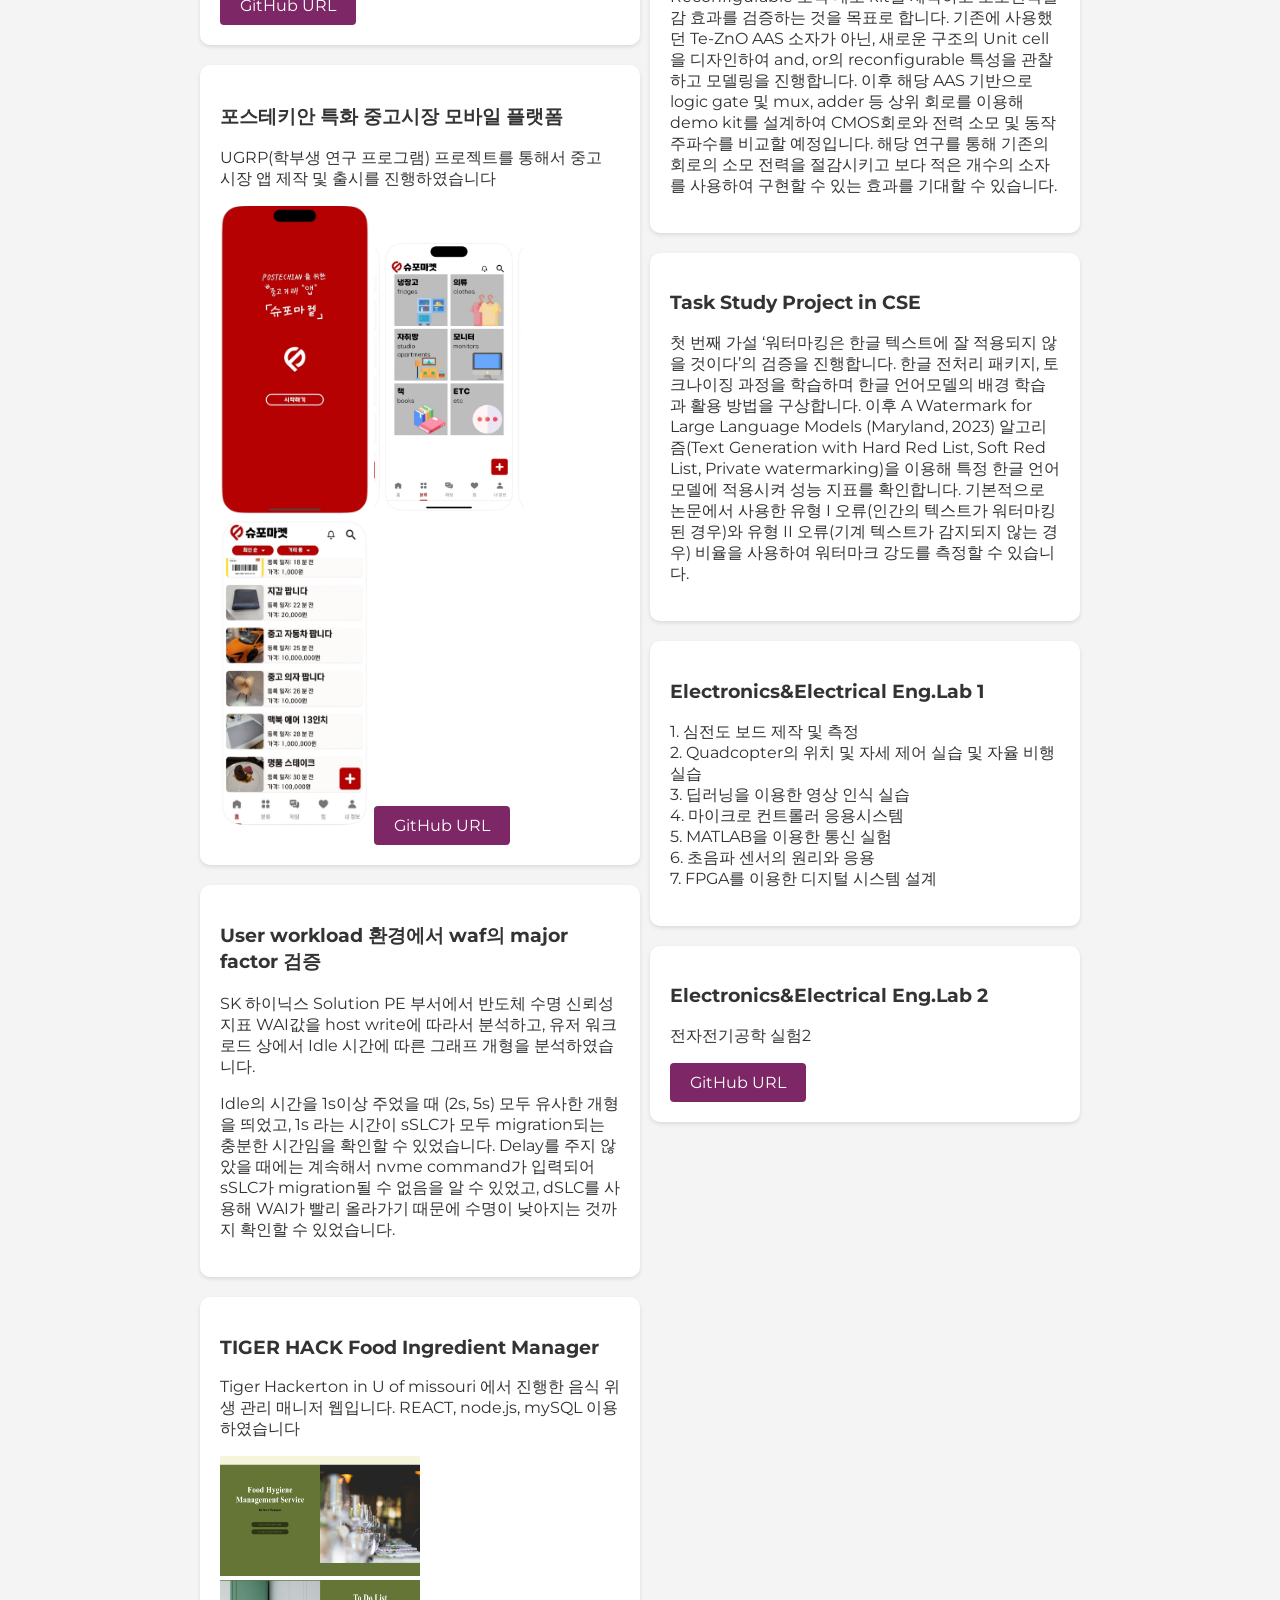
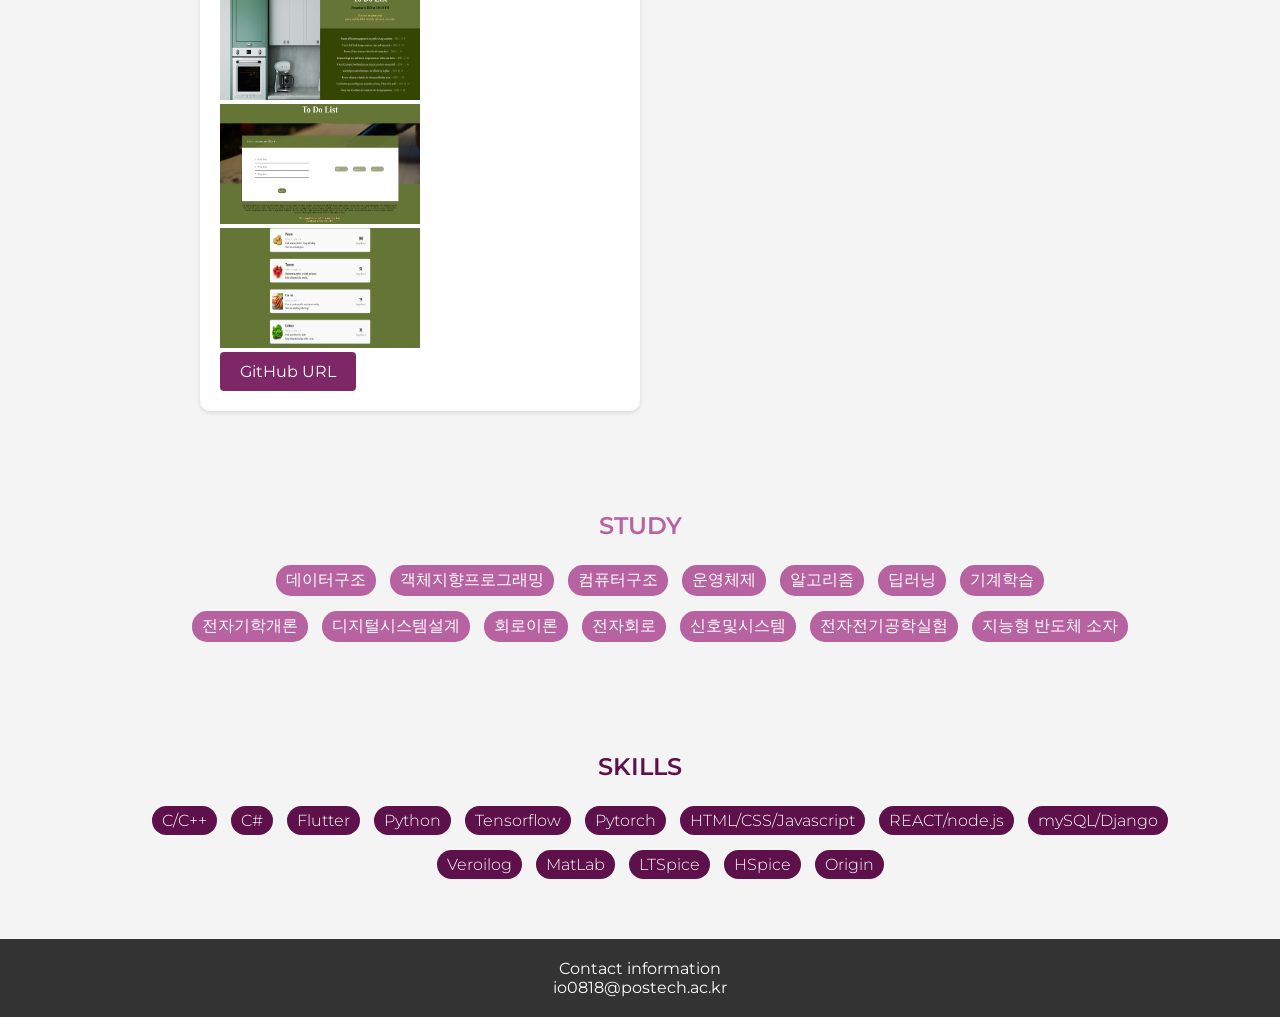
==== commit f651a5f1: "modify 11/29" ====
--- a/index.html
+++ b/index.html
@@ -198,6 +198,7 @@
 
         .flex-container {
             display: flex;
+            align-items: start;
             justify-content: space-start;
             min-width: 700px;
             margin: 0 200px;
@@ -207,7 +208,7 @@
         .container {
             align-items: flex-start; 
             flex: 1;
-            max-width: 500px;
+            max-width: auto;
             margin: auto;
             padding: 0 0px;
         }
@@ -228,6 +229,12 @@
             .container {
                 margin: 0 10px;
             }
+        }
+
+        #web {
+            width: 200px;
+            height: 120px;
+            background-size: cover;
         }
 
         
@@ -253,7 +260,7 @@
             <a href="https://github.com/wiwlee">GitHub</a>
             <a href="https://velog.io/@io0818/posts">Velog</a>
             <a href="https://instagram.com/zhyunnni_">Instagram</a>
-            <a href="file:///Users/wiwlee/Desktop/wiwlee/CV.pdf" download>CV</a>
+            <a href="https://wiwlee.github.io/CV.pdf" download>CV</a>
         </div>
     </section>
 
@@ -293,6 +300,27 @@
                     <img src = "src/pot5.jpg" width="150">
                     <img src = "src/pot6.jpg" width="150">
                     <a href="https://github.com/WIWLEE/SupoMarket" target="_blank" class="project-link">GitHub URL</a>
+                </article>
+            </div>
+            <div class="flex-item projects">
+                <article>
+                    <h3>User workload 환경에서 waf의 major factor 검증</h3>
+                    <p>SK 하이닉스 Solution PE 부서에서 반도체 수명 신뢰성 지표 WAI값을 host write에 따라서 분석하고, 유저 워크로드 상에서 Idle 시간에 따른 그래프 개형을 분석하였습니다.  </p>
+                    <p>Idle의 시간을 1s이상 주었을 때 (2s, 5s) 모두 유사한 개형을 띄었고, 1s 라는 시간이 sSLC가 모두 migration되는 충분한 시간임을 확인할 수 있었습니다. Delay를 주지 않았을 때에는 계속해서 nvme command가 입력되어 sSLC가 migration될 수 없음을 알 수 있었고, dSLC를 사용해 WAI가 빨리 올라가기 때문에 수명이 낮아지는 것까지 확인할 수 있었습니다. </p>
+                </article>
+            </div>
+            <div class="flex-item projects">
+                <article>
+                    <div>
+                        <h3>TIGER HACK Food Ingredient Manager</h3>
+                        <p>Tiger Hackerton in U of missouri 에서 진행한 음식 위생 관리 매니저 웹입니다. REACT, node.js, mySQL 이용하였습니다</p>
+                        <img id = "web" src = "src/web 1.png" width="150" >
+                        <img id = "web" src = "src/web 2.png" width="150">
+                        <img id = "web" src = "src/web 3.png" width="150">
+                        <img id = "web" src = "src/web 4.png" width="150">
+                        <!-- <img id = "web" src = "src/web 5.png" width="150"> -->
+                     </div>
+                    <a href="https://github.com/WIWLEE/TigerHackerton" target="_blank" class="project-link">GitHub URL</a>
                 </article>
             </div>
         </div>
@@ -357,7 +385,6 @@
             <li>알고리즘</li>
             <li>딥러닝</li>
             <li>기계학습</li>
-            <li>통계적데이터마이닝</li>
         </ul>
         <ul>
             <li>전자기학개론</li>
@@ -366,6 +393,7 @@
             <li>전자회로</li>
             <li>신호및시스템</li>
             <li>전자전기공학실험</li>
+            <li>지능형 반도체 소자</li>
         </ul>
 </section>
 
@@ -377,7 +405,10 @@
             <li>Flutter</li>
             <li>Python</li>
             <li>Tensorflow</li>
-            <li>HTML/CSS</li>
+            <li>Pytorch</li>
+            <li>HTML/CSS/Javascript</li>
+            <li>REACT/node.js</li>
+            <li>mySQL/Django</li>
         </ul>
         <ul>
             <li>Veroilog</li>
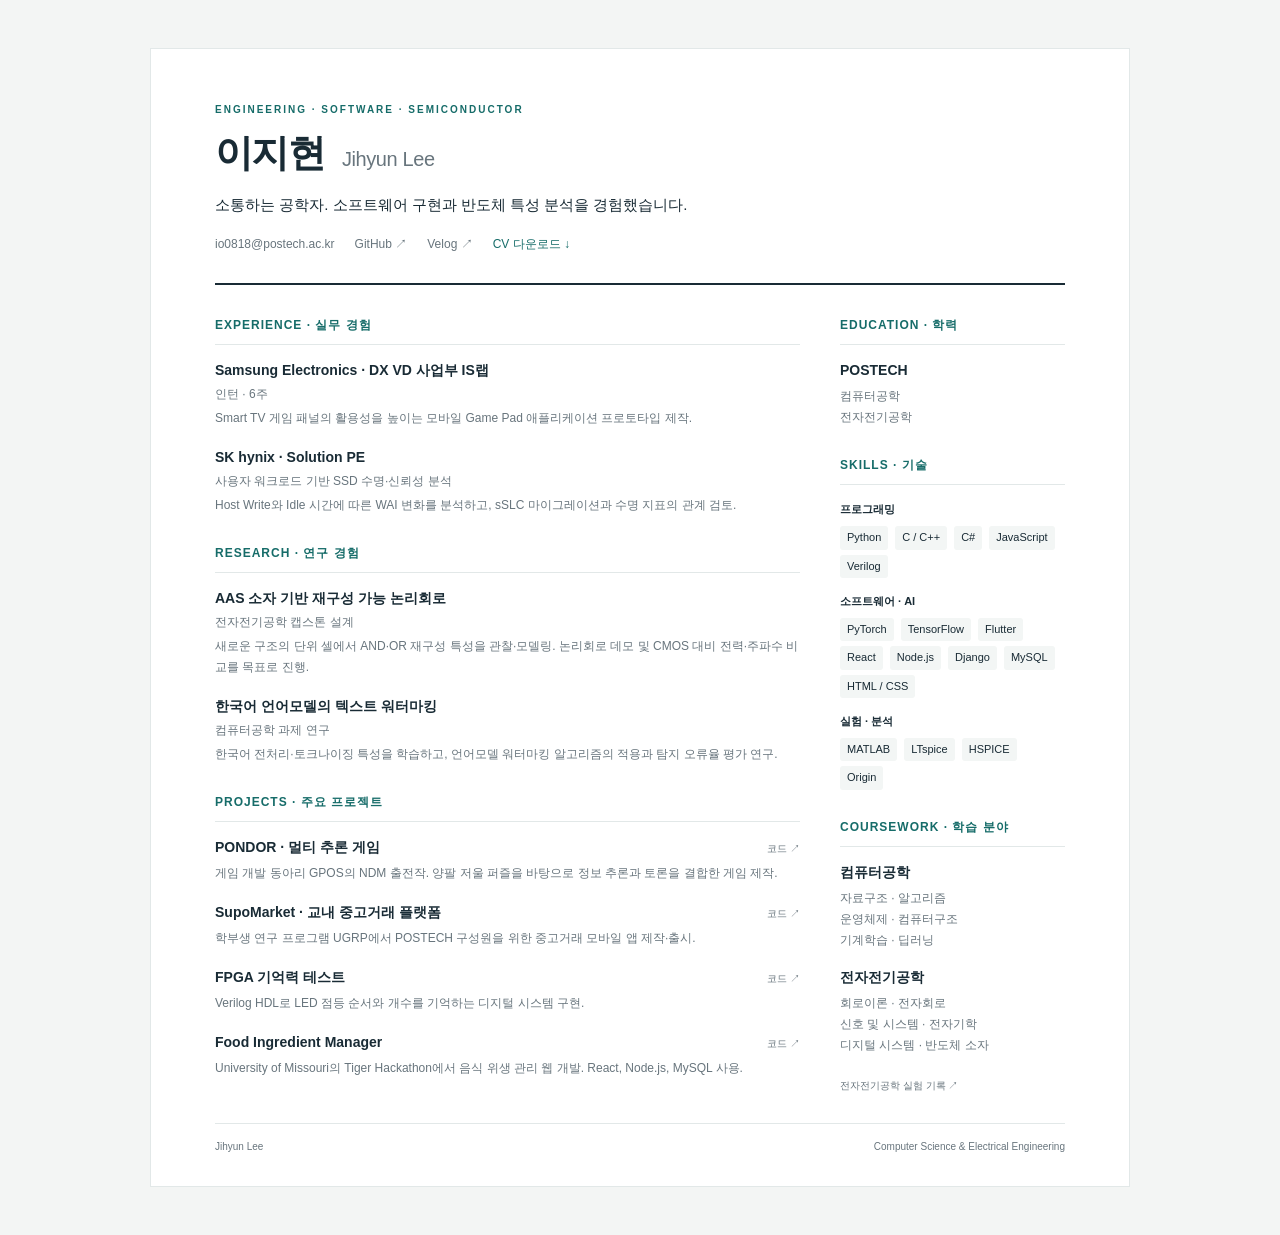
==== commit 26f33689: "Replace photo portfolio with a clean single-page resume" ====
--- a/index.html
+++ b/index.html
@@ -1,428 +1,157 @@
-<!DOCTYPE html>
-<html lang="en">
+<!doctype html>
+<html lang="ko">
 <head>
-    <meta charset="UTF-8">
-    <title>Portfolio</title>
-    <style>
-        @import url('https://fonts.googleapis.com/css2?family=Montserrat:wght@300;400;600&display=swap');
-
-        body {
-            margin: 0;
-            font-family: 'Montserrat', sans-serif;
-            background-color: #f4f4f4;
-            color: #333;
-            /* text-align: center;*/
-        }
-
-        header {
-            background: #5D1049; 
-            color: #fff;
-            padding: 10px 0;
-            text-align: center;
-        }
-
-        nav ul {
-            padding: 0;
-            list-style: none;
-        }
-
-        nav ul li {
-            display: inline;
-            margin: 0 15px;
-        }
-
-        nav a {
-            text-decoration: none;
-            color: #fff;
-            font-weight: 600;
-            transition: color 0.3s ease;
-        }
-
-        nav a:hover {
-            color: #FFD700; 
-        }
-
-
-        #portfolio {
-            text-align: center;
-            padding: 30px 0;
-        }
-        
-        #portfolio img {
-            border-radius: 20%;
-            margin: 10px; 
-            border: 5px solid #5D1049;
-            object-fit: cover; 
-            transition: transform 0.3s ease; 
-        }
-
-        #portfolio h1 {
-            font-weight: 600;
-            margin-bottom: 5px;
-        }
-
-        .social-links {
-            margin: 15px 0;
-        }
-
-        .social-links a {
-            text-decoration: none;
-            margin: 0 10px;
-            color: #5D1049; 
-            font-size: 24px;
-            transition: color 0.3s ease;
-        }
-
-        .social-links a:hover {
-            color: #FFD700; 
-        }
-
-        .project {
-            background-color: #ffffff; 
-            margin: 20px auto; 
-            padding: 30px 0;
-            box-shadow: 0px 3px 6px rgba(0, 0, 0, 0.16);
-            border: 2px solid #9575CD; 
-            border-radius: 10px; 
-        }
-
-        .assignments {
-            background-color: #ffffff; 
-        }
-
-        .project a {
-            display: inline-block;
-            margin-top: 10px;
-            padding: 10px 15px;
-            background-color: #333;
-            color: white;
-            text-decoration: none;
-            border-radius: 5px;
-            transition: background-color 0.3s ease-in-out;
-        }
-
-        .project a:hover {
-            background-color: #555;
-        }
-
-        .project-link {
-            text-decoration: none;
-            display: inline-block;
-            padding: 10px 20px;
-            margin-top: 0px;
-            border-radius: 4px;
-            background-color: #7e2767;
-            color: #ffffff;
-            transition: background-color 0.3s;
-        }
-
-        .project-link:hover,
-        .project-link:focus {
-            background-color: #ffd899;
-        }
-
-
-        #projects h2 {
-            text-transform: uppercase;
-            color: #5D1049; 
-            font-weight: 600;
-        }
-
-        #projects p {
-            color: #666;
-            line-height: 1.6;
-        }
-
-        #skills ul {
-            list-style: none;
-            text-align: center;
-            margin : 0 0;
-        }
-
-        #skills h2{
-            text-align: center;
-            margin-top : 100px;
-            text-transform: uppercase;
-            color: #5D1049; 
-            font-weight: 600;
-        }
-
-        #skills li {
-            background: #5D1049; 
-            display: inline-block;
-            margin: 5px;
-            margin-bottom : 10px;
-            color: #fff;
-            padding: 5px 10px;
-            border-radius: 15px;
-            font-weight: 300;
-        }
-
-        #study li {
-            background: #b762a1; 
-            display: inline-block;
-            margin: 5px;
-            margin-bottom : 10px;
-            color: #fff;
-            padding: 5px 10px;
-            border-radius: 15px;
-            font-weight: 300;
-        }
-
-        #study ul {
-            list-style: none;
-            text-align: center;
-            margin : 0 0;
-        }
-
-        #study h2{
-            text-align: center;
-            margin-top : 100px;
-            text-transform: uppercase;
-            color: #b762a1;
-            font-weight: 600;
-        }
-
-        footer {
-            background: #333;
-            color: #fff;
-            margin-top: 50px;
-            text-align: center;
-            padding: 20px;
-        }
-
-        footer p {
-            margin: 0;
-        }
-
-
-        .flex-container {
-            display: flex;
-            align-items: start;
-            justify-content: space-start;
-            min-width: 700px;
-            margin: 0 200px;
-            gap: 10px;
-        }
-        
-        .container {
-            align-items: flex-start; 
-            flex: 1;
-            max-width: auto;
-            margin: auto;
-            padding: 0 0px;
-        }
-        
-        .flex-item {
-            background-color: #ffffff; 
-            padding: 20px;
-            margin-top: 20px; 
-            box-shadow: 0 2px 4px rgba(0,0,0,0.1);
-            border-radius: 10px;
-        }
-
-        @media (max-width: 500px) {
-            .flex-container {
-                flex-direction: column;
-            }
-        
-            .container {
-                margin: 0 10px;
-            }
-        }
-
-        #web {
-            width: 200px;
-            height: 120px;
-            background-size: cover;
-        }
-
-        
-    </style>
+  <meta charset="utf-8">
+  <meta name="viewport" content="width=device-width,initial-scale=1">
+  <meta name="description" content="이지현의 이력과 프로젝트. 컴퓨터공학과 전자전기공학을 바탕으로 소프트웨어와 반도체를 연결합니다.">
+  <title>이지현 · Jihyun Lee</title>
+  <style>
+    :root { color-scheme:light; --ink:#192b35; --muted:#68757d; --accent:#166c69; --line:#e2e8e8; }
+    * { box-sizing:border-box; }
+    body { margin:0; background:#f3f5f4; color:var(--ink); font:14px/1.75 -apple-system,BlinkMacSystemFont,"Segoe UI","Apple SD Gothic Neo","Malgun Gothic",sans-serif; }
+    a { color:inherit; text-decoration:none; text-underline-offset:4px; }
+    a:hover { color:var(--accent); text-decoration:underline; }
+    a:focus-visible { outline:2px solid var(--accent); outline-offset:4px; }
+    .resume { max-width:980px; margin:48px auto; padding:52px 64px 30px; background:#fff; border:1px solid var(--line); }
+    header { border-bottom:2px solid var(--ink); padding-bottom:28px; }
+    .eyebrow { font-size:10px; letter-spacing:2px; color:var(--accent); font-weight:700; margin:0 0 10px; }
+    .identity { display:flex; align-items:baseline; gap:18px; flex-wrap:wrap; }
+    h1 { font-size:38px; line-height:1.3; letter-spacing:-1.7px; margin:0; }
+    .english { font-size:20px; letter-spacing:-.4px; color:var(--muted); font-weight:400; }
+    .intro { margin:14px 0 16px; font-size:15px; }
+    .links { display:flex; gap:8px 20px; flex-wrap:wrap; font-size:12px; color:var(--muted); }
+    .links a:last-child { color:var(--accent); }
+    main { display:grid; grid-template-columns:minmax(0,1fr) 225px; gap:40px; padding-top:30px; }
+    section { margin-bottom:27px; }
+    h2 { font-size:12px; letter-spacing:1px; margin:0 0 15px; padding-bottom:8px; border-bottom:1px solid var(--line); color:var(--accent); }
+    h3 { font-size:14px; margin:0; line-height:1.5; font-weight:650; }
+    article { margin-bottom:18px; break-inside:avoid; }
+    article:last-child { margin-bottom:0; }
+    p { margin:5px 0 0; }
+    .detail { font-size:12px; color:var(--muted); margin-top:3px; }
+    .project-title { display:flex; align-items:baseline; gap:10px; justify-content:space-between; }
+    .source { flex-shrink:0; font-size:10px; color:var(--muted); }
+    .project p { font-size:12px; color:var(--muted); }
+    .sub { margin-bottom:16px; }
+    .sub p { font-size:12px; color:var(--muted); }
+    .skills { display:flex; gap:5px 7px; flex-wrap:wrap; padding:0; margin:7px 0 0; list-style:none; }
+    .skills li { font-size:11px; background:#f3f6f5; padding:2px 7px; border-radius:3px; }
+    .label { font-size:11px; font-weight:650; margin-top:14px; }
+    footer { padding-top:14px; border-top:1px solid var(--line); display:flex; justify-content:space-between; color:var(--muted); font-size:10px; }
+    @media(max-width:740px) {
+      body { background:white; }
+      .resume { border:0; margin:0; padding:32px 24px 24px; }
+      main { grid-template-columns:1fr; gap:0; }
+      h1 { font-size:33px; }
+      .identity { gap:12px; }
+      .english { font-size:18px; }
+      .project-title { align-items:start; }
+    }
+    @page { size:A4; margin:13mm; }
+    @media print {
+      body { background:white; font-size:10px; }
+      .resume { margin:0; padding:0; max-width:none; border:0; }
+      header { padding-bottom:15px; }
+      h1 { font-size:27px; }
+      .english { font-size:16px; }
+      .intro { font-size:11px; margin:9px 0; }
+      .links { font-size:9px; }
+      main { grid-template-columns:minmax(0,1fr) 180px; gap:25px; padding-top:18px; }
+      section { margin-bottom:17px; }
+      h2 { font-size:10px; margin-bottom:10px; padding-bottom:5px; }
+      h3 { font-size:11px; }
+      article { margin-bottom:12px; }
+      .project p,.detail,.sub p { font-size:9px; }
+      .skills li { font-size:8px; }
+      .label { font-size:9px; margin-top:9px; }
+      footer { font-size:8px; padding-top:8px; }
+    }
+  </style>
 </head>
 <body>
+  <div class="resume">
     <header>
-        <nav>
-            <ul>
-                <li><a href="#study">Study</a></li>
-                <li><a href="#real_portfolio">Portfolio</a></li>
-                <li><a href="#contact">Contact</a></li>
-            </ul>
-        </nav>
+      <p class="eyebrow">ENGINEERING · SOFTWARE · SEMICONDUCTOR</p>
+      <div class="identity"><h1>이지현</h1><span class="english">Jihyun Lee</span></div>
+      <p class="intro">소통하는 공학자. 소프트웨어 구현과 반도체 특성 분석을 경험했습니다.</p>
+      <nav class="links" aria-label="연락처와 외부 링크">
+        <a href="mailto:io0818@postech.ac.kr">io0818@postech.ac.kr</a>
+        <a href="https://github.com/wiwlee">GitHub ↗</a>
+        <a href="https://velog.io/@io0818/posts">Velog ↗</a>
+        <a href="CV.pdf" download>CV 다운로드 ↓</a>
+      </nav>
     </header>
-
-    <section id="portfolio" class="container">
-        <img src="profile2.jpg" alt="profile" width="150", height="200">
-        <h1>Jihyun Lee</h1>
-        <p>소통하는 공학자, 이지현입니다</p>
-        <p>POSTECH에서 컴퓨터공학과 전자전기공학을 전공하고 있습니다</p>
-        <div class="social-links">
-            <a href="https://github.com/wiwlee">GitHub</a>
-            <a href="https://velog.io/@io0818/posts">Velog</a>
-            <a href="https://instagram.com/zhyunnni_">Instagram</a>
-            <a href="https://wiwlee.github.io/CV.pdf" download>CV</a>
-        </div>
-    </section>
-
-    <section id = "real_portfolio">
-    <div class="flex-container">
-        <div class="container">
-            <h2>Projects</h2>
-            <div class="flex-item projects">
-                <article>
-                    <h3>게임 패드 모바일 크로스플랫폼 Application</h3>
-                    <p>Samsung Electronics DX VD 사업부 IS랩에서 6주동안 인턴 근무를 진행하였습니다. Smart TV의 게임 패널의 활용성을 높이기 위해 Game Pad Application 프로토타입을 제작하였습니다</p>
-                    <img src = "src/pot1.jpg" width="65">
-                    <img src = "src/pot2.jpeg" width="290">
-                </article>
-            </div>
-            <div class="flex-item projects">
-                <article>
-                    <h3>멀티 추론 게임 'PONDOR'</h3>
-                    <p>게임 개발 동아리 GPOS에서 NDM 대회를 출전하며 제작한 게임으로, 논리 퍼즐 중 하나인 양팔 저울 문제를 모티브로 제작된 여럿이서 즐길 수 있는 추리 게임입니다.
-                        자신이 시민인지 능력자인지 알 수 없다는 조건 속에서 자신만의 정보를 활용해 적극적인 토론으로 자신의 정보는 숨기고 다른 사람의 정보를 추리해야 하는 게임입니다.</p>
-                    <a href="https://github.com/WIWLEE/Ponder" target="_blank" class="project-link">GitHub URL</a>
-                </article>
-            </div>
-            <div class="flex-item projects">
-                <article>
-                    <h3>Verilog HDL를 이용한 FPGA 구현 : 기억력 테스트</h3>
-                    <p>LED의 On-Off 순서 및 개수를 기억하고 기억력을 테스트하는 게임이다. </p>
-                    <img src = "src/pot3.jpg" width="400">
-                    <a href="https://github.com/WIWLEE/CSED273" target="_blank" class="project-link">GitHub URL</a>
-                </article>
-            </div>
-            <div class="flex-item projects">
-                <article>
-                    <h3>포스테키안 특화 중고시장 모바일 플랫폼</h3>
-                    <p>UGRP(학부생 연구 프로그램) 프로젝트를 통해서 중고 시장 앱 제작 및 출시를 진행하였습니다</p>
-                    <img src = "src/pot4.jpg" width="150">
-                    <img src = "src/pot5.jpg" width="150">
-                    <img src = "src/pot6.jpg" width="150">
-                    <a href="https://github.com/WIWLEE/SupoMarket" target="_blank" class="project-link">GitHub URL</a>
-                </article>
-            </div>
-            <div class="flex-item projects">
-                <article>
-                    <h3>User workload 환경에서 waf의 major factor 검증</h3>
-                    <p>SK 하이닉스 Solution PE 부서에서 반도체 수명 신뢰성 지표 WAI값을 host write에 따라서 분석하고, 유저 워크로드 상에서 Idle 시간에 따른 그래프 개형을 분석하였습니다.  </p>
-                    <p>Idle의 시간을 1s이상 주었을 때 (2s, 5s) 모두 유사한 개형을 띄었고, 1s 라는 시간이 sSLC가 모두 migration되는 충분한 시간임을 확인할 수 있었습니다. Delay를 주지 않았을 때에는 계속해서 nvme command가 입력되어 sSLC가 migration될 수 없음을 알 수 있었고, dSLC를 사용해 WAI가 빨리 올라가기 때문에 수명이 낮아지는 것까지 확인할 수 있었습니다. </p>
-                </article>
-            </div>
-            <div class="flex-item projects">
-                <article>
-                    <div>
-                        <h3>TIGER HACK Food Ingredient Manager</h3>
-                        <p>Tiger Hackerton in U of missouri 에서 진행한 음식 위생 관리 매니저 웹입니다. REACT, node.js, mySQL 이용하였습니다</p>
-                        <img id = "web" src = "src/web 1.png" width="150" >
-                        <img id = "web" src = "src/web 2.png" width="150">
-                        <img id = "web" src = "src/web 3.png" width="150">
-                        <img id = "web" src = "src/web 4.png" width="150">
-                        <!-- <img id = "web" src = "src/web 5.png" width="150"> -->
-                     </div>
-                    <a href="https://github.com/WIWLEE/TigerHackerton" target="_blank" class="project-link">GitHub URL</a>
-                </article>
-            </div>
-        </div>
-        
-        <div class="container">
-            <h2>Research/Experiment</h2>
-            <div class="flex-item assignments">
-                <article>
-                    <h3>Capstone Design Project in EE</h3>
-                    <p>Reconfigurable 로직 데모 kit를 제작하고 소모전력절감 효과를 검증하는 것을 목표로 합니다. 
-                        기존에 사용했던 Te-ZnO AAS 소자가 아닌, 새로운 구조의 Unit cell을 디자인하여 
-                        and, or의 reconfigurable 특성을 관찰하고 모델링을 진행합니다. 
-                        이후 해당 AAS 기반으로 logic gate 및 mux, adder 등 상위 회로를 이용해 demo kit를 설계하여
-                        CMOS회로와 전력 소모 및 동작 주파수를 비교할 예정입니다. 
-                        해당 연구를 통해 기존의 회로의 소모 전력을 절감시키고 보다 적은 개수의 소자를 사용하여 
-                        구현할 수 있는 효과를 기대할 수 있습니다. </p>
-                </article>
-            </div>
-            <div class="flex-item assignments">
-                <article>
-                    <h3>Task Study Project in CSE</h3>
-                    <p>첫 번째 가설 ‘워터마킹은 한글 텍스트에 잘 적용되지 않을 것이다’의 검증을 진행합니다. 
-                        한글 전처리 패키지, 토크나이징 과정을 학습하며 한글 언어모델의 배경
-                        학습과 활용 방법을 구상합니다. 이후 A Watermark for Large Language Models (Maryland,
-                        2023) 알고리즘(Text Generation with Hard Red List, Soft Red List, Private watermarking)을
-                        이용해 특정 한글 언어모델에 적용시켜 성능 지표를 확인합니다. 기본적으로 논문에서
-                        사용한 유형 I 오류(인간의 텍스트가 워터마킹된 경우)와 유형 II 오류(기계 텍스트가
-                        감지되지 않는 경우) 비율을 사용하여 워터마크 강도를 측정할 수 있습니다.</p>
-                </article>
-            </div>
-            <div class="flex-item assignments">
-                <article>
-                    <h3>Electronics&Electrical Eng.Lab 1</h3>
-                    <p>1. 심전도 보드 제작 및 측정<br>
-                        2. Quadcopter의 위치 및 자세 제어 실습 및 자율 비행 실습<br>
-                        3. 딥러닝을 이용한 영상 인식 실습 <br>
-                        4. 마이크로 컨트롤러 응용시스템 <br>
-                        5. MATLAB을 이용한 통신 실험<br>
-                        6. 초음파 센서의 원리와 응용<br>
-                        7. FPGA를 이용한 디지털 시스템 설계</p>
-                </article>
-            </div>
-            <div class="flex-item assignments">
-                <article>
-                    <h3>Electronics&Electrical Eng.Lab 2</h3>
-                    <p>전자전기공학 실험2</p>
-                    <a href="https://github.com/WIWLEE/EEengLab" target="_blank" class="project-link">GitHub URL</a>
-                </article>
-            </div>
-        </div>
-    </div>
-</section>
-    
-    
-    <section id="study">
-        <h2>Study</h2>
-        <ul>
-            <li>데이터구조</li>
-            <li>객체지향프로그래밍</li>
-            <li>컴퓨터구조</li>
-            <li>운영체제</li>
-            <li>알고리즘</li>
-            <li>딥러닝</li>
-            <li>기계학습</li>
-        </ul>
-        <ul>
-            <li>전자기학개론</li>
-            <li>디지털시스템설계</li>
-            <li>회로이론</li>
-            <li>전자회로</li>
-            <li>신호및시스템</li>
-            <li>전자전기공학실험</li>
-            <li>지능형 반도체 소자</li>
-        </ul>
-</section>
-
-    <section id="skills">
-        <h2>Skills</h2>
-        <ul>
-            <li>C/C++</li>
-            <li>C#</li>
-            <li>Flutter</li>
-            <li>Python</li>
-            <li>Tensorflow</li>
-            <li>Pytorch</li>
-            <li>HTML/CSS/Javascript</li>
-            <li>REACT/node.js</li>
-            <li>mySQL/Django</li>
-        </ul>
-        <ul>
-            <li>Veroilog</li>
-            <li>MatLab</li>
-            <li>LTSpice</li>
-            <li>HSpice</li>
-            <li>Origin</li>
-        </ul>
-    </section>
-
-    <section id="contact">
-    <footer>
-        <p>Contact information</p>
-        <p>io0818@postech.ac.kr</p>
-    </footer>
-    </section>
-</html>
+    <main>
+      <div>
+        <section aria-labelledby="experience">
+          <h2 id="experience">EXPERIENCE · 실무 경험</h2>
+          <article>
+            <h3>Samsung Electronics · DX VD 사업부 IS랩</h3>
+            <p class="detail">인턴 · 6주</p>
+            <p class="detail">Smart TV 게임 패널의 활용성을 높이는 모바일 Game Pad 애플리케이션 프로토타입 제작.</p>
+          </article>
+          <article>
+            <h3>SK hynix · Solution PE</h3>
+            <p class="detail">사용자 워크로드 기반 SSD 수명·신뢰성 분석</p>
+            <p class="detail">Host Write와 Idle 시간에 따른 WAI 변화를 분석하고, sSLC 마이그레이션과 수명 지표의 관계 검토.</p>
+          </article>
+        </section>
+        <section aria-labelledby="research">
+          <h2 id="research">RESEARCH · 연구 경험</h2>
+          <article>
+            <h3>AAS 소자 기반 재구성 가능 논리회로</h3>
+            <p class="detail">전자전기공학 캡스톤 설계</p>
+            <p class="detail">새로운 구조의 단위 셀에서 AND·OR 재구성 특성을 관찰·모델링. 논리회로 데모 및 CMOS 대비 전력·주파수 비교를 목표로 진행.</p>
+          </article>
+          <article>
+            <h3>한국어 언어모델의 텍스트 워터마킹</h3>
+            <p class="detail">컴퓨터공학 과제 연구</p>
+            <p class="detail">한국어 전처리·토크나이징 특성을 학습하고, 언어모델 워터마킹 알고리즘의 적용과 탐지 오류율 평가 연구.</p>
+          </article>
+        </section>
+        <section class="project" aria-labelledby="projects">
+          <h2 id="projects">PROJECTS · 주요 프로젝트</h2>
+          <article>
+            <div class="project-title"><h3>PONDOR · 멀티 추론 게임</h3><a class="source" href="https://github.com/WIWLEE/Ponder">코드 ↗</a></div>
+            <p>게임 개발 동아리 GPOS의 NDM 출전작. 양팔 저울 퍼즐을 바탕으로 정보 추론과 토론을 결합한 게임 제작.</p>
+          </article>
+          <article>
+            <div class="project-title"><h3>SupoMarket · 교내 중고거래 플랫폼</h3><a class="source" href="https://github.com/WIWLEE/SupoMarket">코드 ↗</a></div>
+            <p>학부생 연구 프로그램 UGRP에서 POSTECH 구성원을 위한 중고거래 모바일 앱 제작·출시.</p>
+          </article>
+          <article>
+            <div class="project-title"><h3>FPGA 기억력 테스트</h3><a class="source" href="https://github.com/WIWLEE/CSED273">코드 ↗</a></div>
+            <p>Verilog HDL로 LED 점등 순서와 개수를 기억하는 디지털 시스템 구현.</p>
+          </article>
+          <article>
+            <div class="project-title"><h3>Food Ingredient Manager</h3><a class="source" href="https://github.com/WIWLEE/TigerHackerton">코드 ↗</a></div>
+            <p>University of Missouri의 Tiger Hackathon에서 음식 위생 관리 웹 개발. React, Node.js, MySQL 사용.</p>
+          </article>
+        </section>
+      </div>
+      <aside>
+        <section aria-labelledby="education">
+          <h2 id="education">EDUCATION · 학력</h2>
+          <div class="sub"><h3>POSTECH</h3><p>컴퓨터공학<br>전자전기공학</p></div>
+        </section>
+        <section aria-labelledby="skills">
+          <h2 id="skills">SKILLS · 기술</h2>
+          <p class="label">프로그래밍</p>
+          <ul class="skills"><li>Python</li><li>C / C++</li><li>C#</li><li>JavaScript</li><li>Verilog</li></ul>
+          <p class="label">소프트웨어 · AI</p>
+          <ul class="skills"><li>PyTorch</li><li>TensorFlow</li><li>Flutter</li><li>React</li><li>Node.js</li><li>Django</li><li>MySQL</li><li>HTML / CSS</li></ul>
+          <p class="label">실험 · 분석</p>
+          <ul class="skills"><li>MATLAB</li><li>LTspice</li><li>HSPICE</li><li>Origin</li></ul>
+        </section>
+        <section aria-labelledby="coursework">
+          <h2 id="coursework">COURSEWORK · 학습 분야</h2>
+          <div class="sub"><h3>컴퓨터공학</h3><p>자료구조 · 알고리즘<br>운영체제 · 컴퓨터구조<br>기계학습 · 딥러닝</p></div>
+          <div class="sub"><h3>전자전기공학</h3><p>회로이론 · 전자회로<br>신호 및 시스템 · 전자기학<br>디지털 시스템 · 반도체 소자</p></div>
+          <a class="source" href="https://github.com/WIWLEE/EEengLab">전자전기공학 실험 기록 ↗</a>
+        </section>
+      </aside>
+    </main>
+    <footer><span>Jihyun Lee</span><span>Computer Science &amp; Electrical Engineering</span></footer>
+  </div>
+</body>
+</html>
